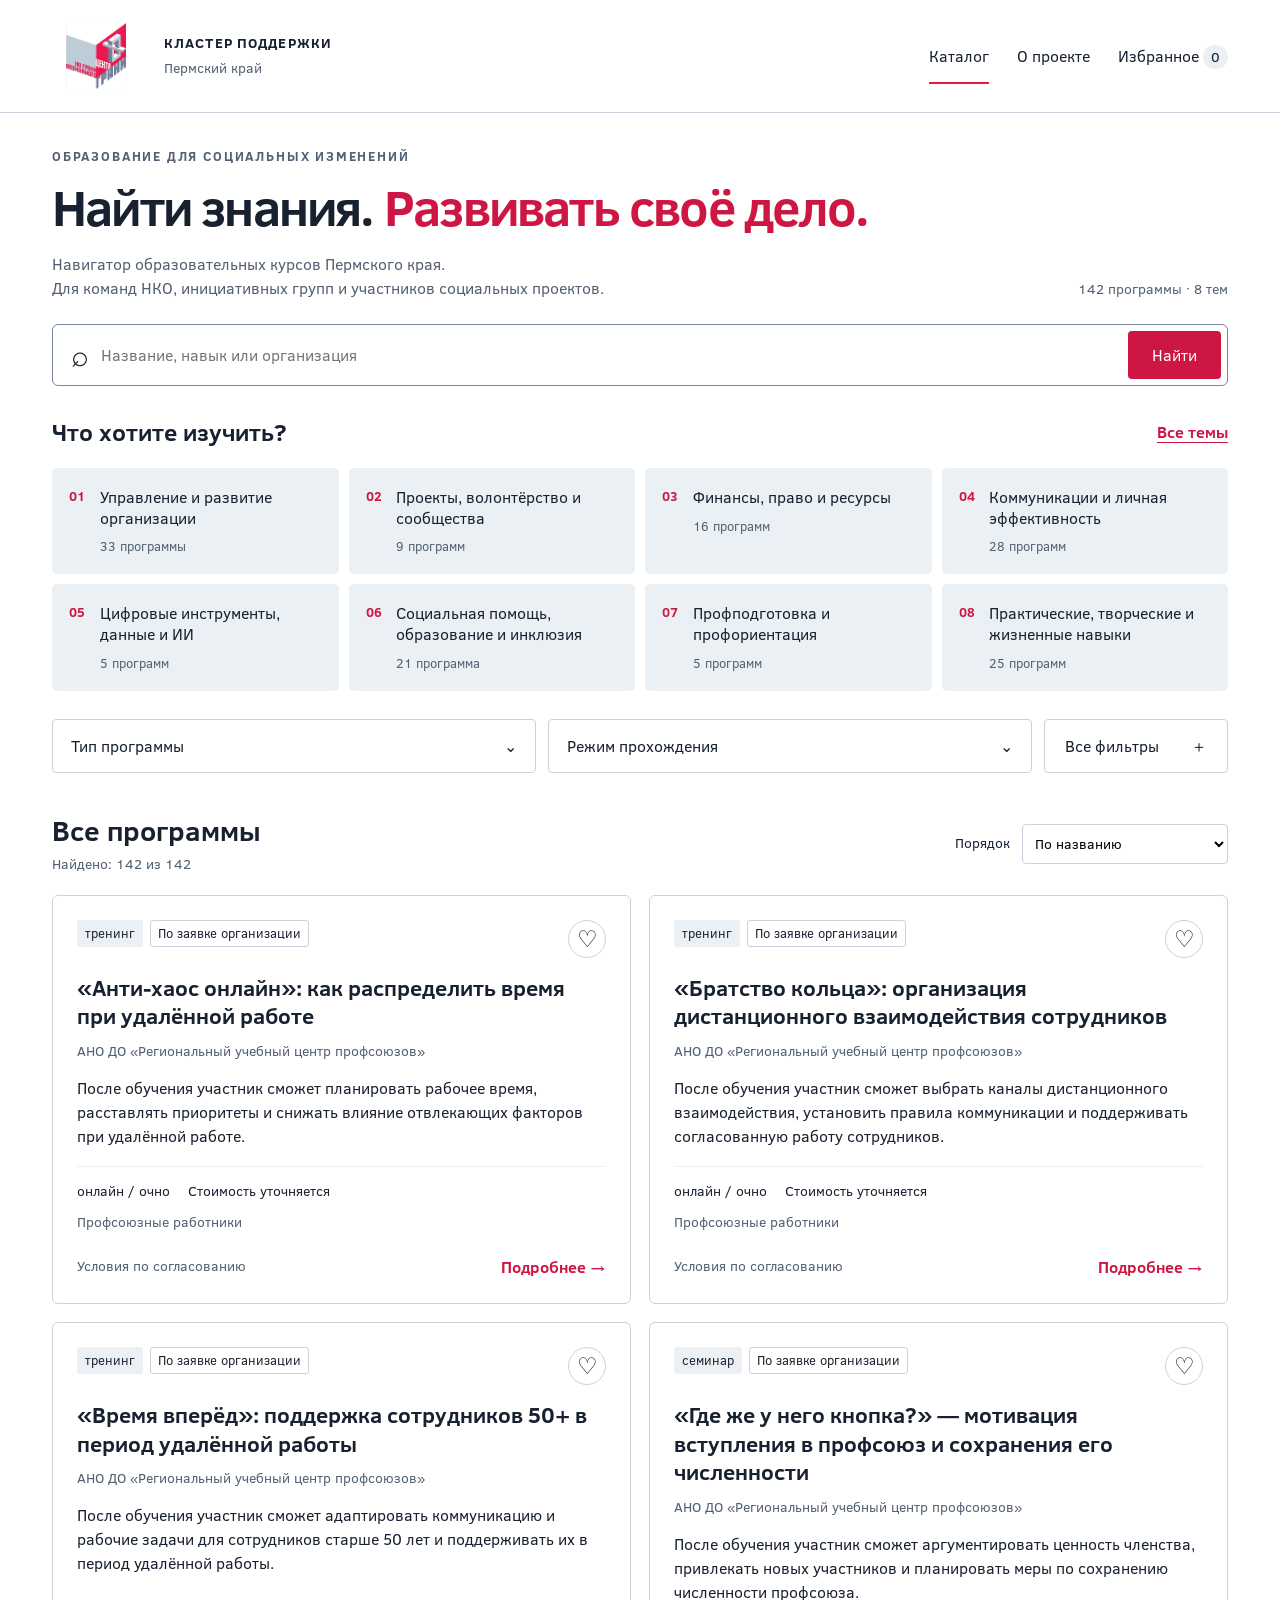
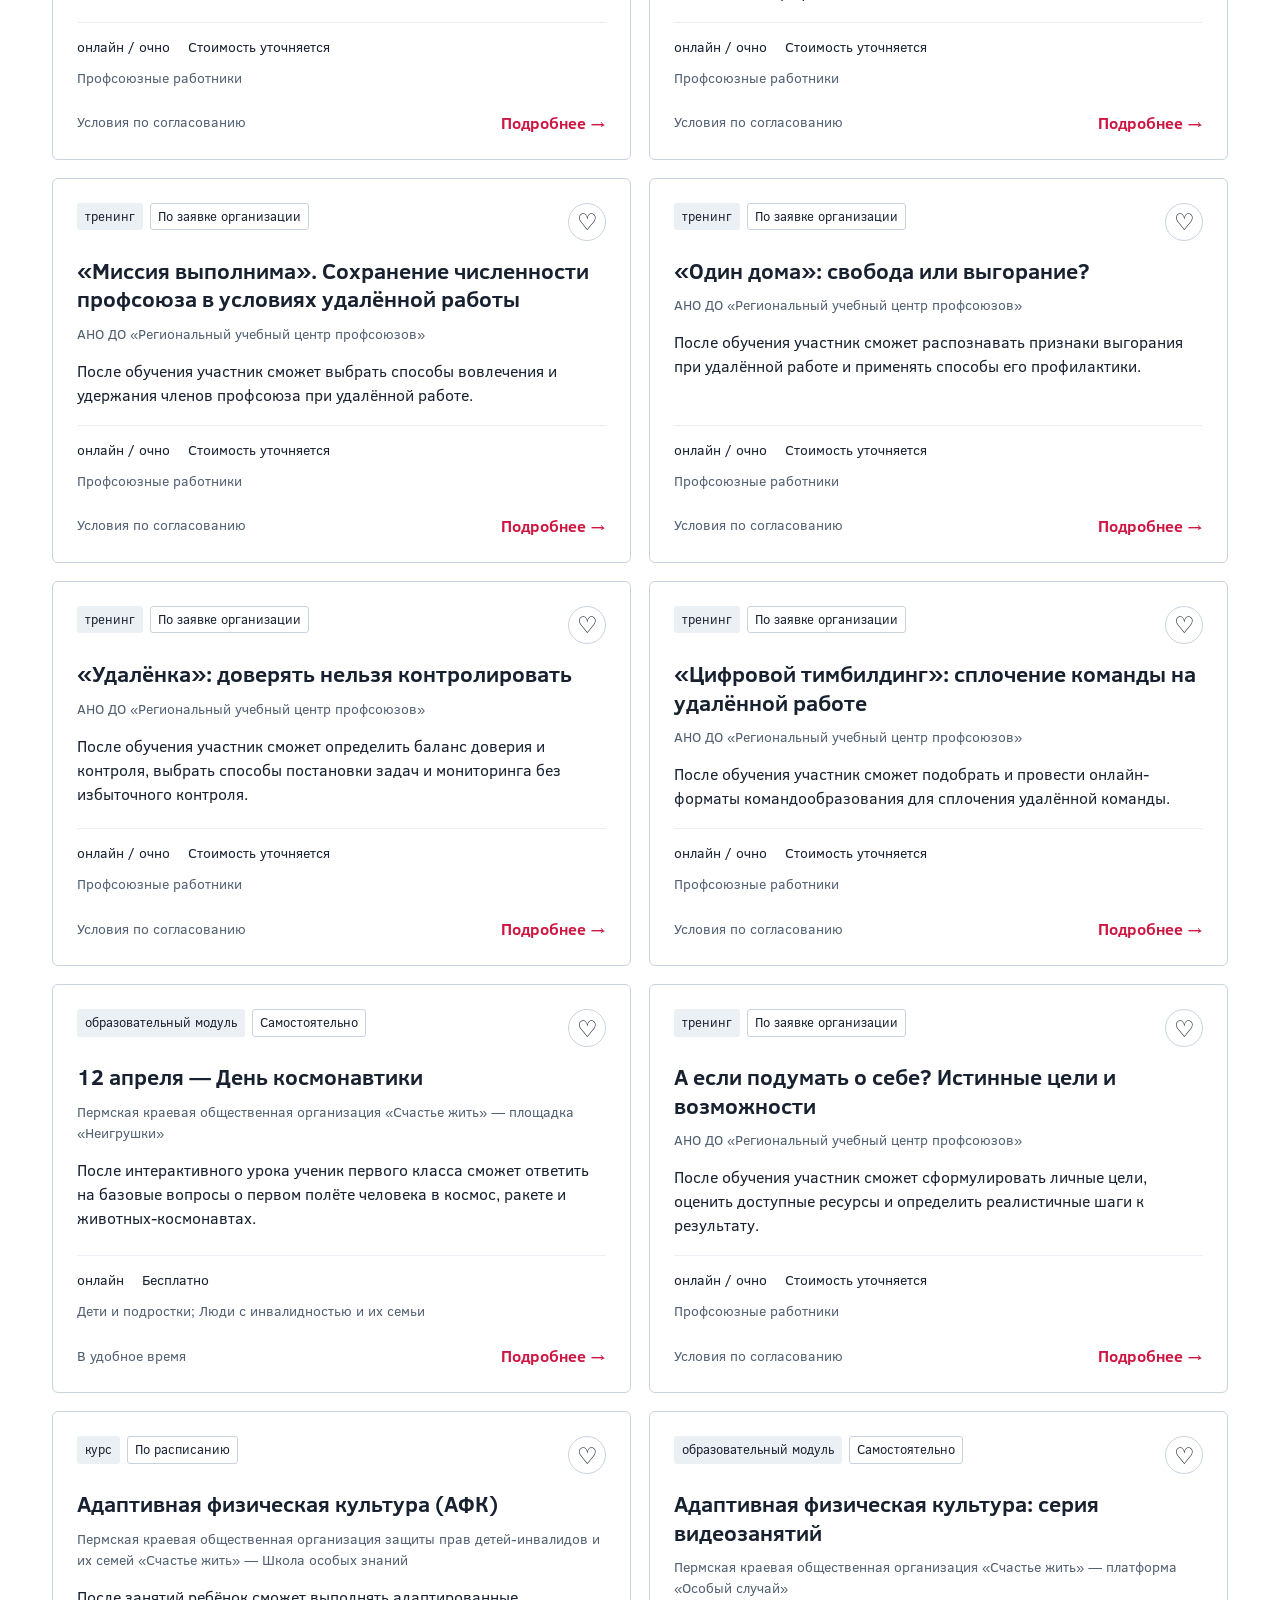
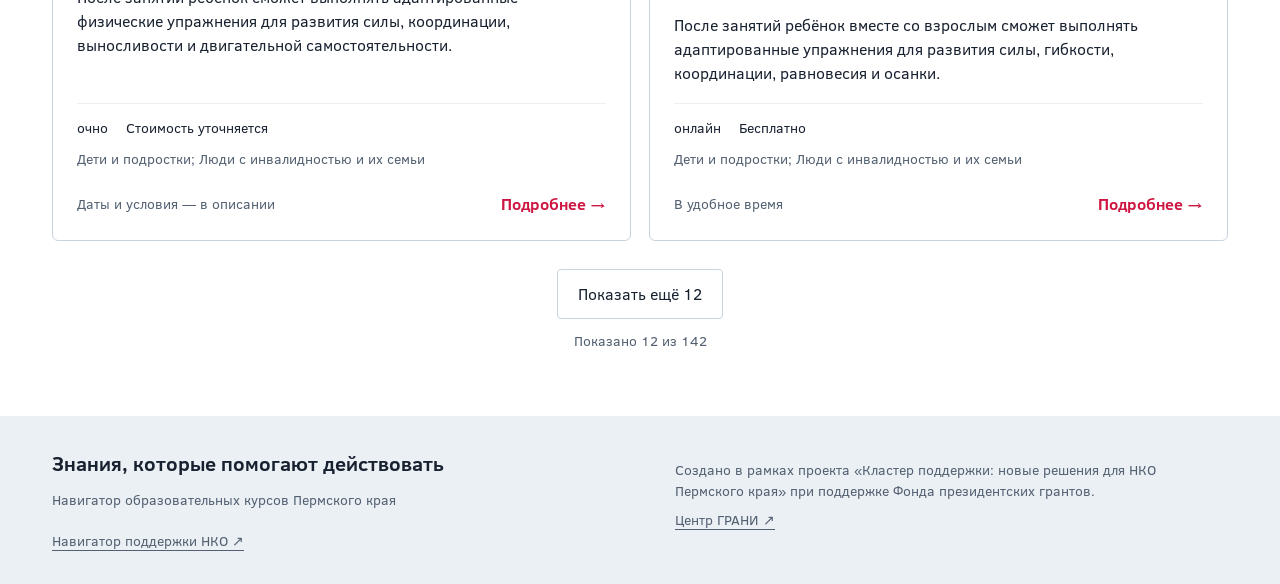
==== index.html @ ee094302 "Add files via upload" ====
<!doctype html>
<html lang="ru"><head><meta charset="utf-8"><meta name="viewport" content="width=device-width, initial-scale=1"><meta name="description" content="Обучающие программы Пермского края: поиск по теме, типу программы, режиму прохождения, аудитории и стоимости."><title>Навигатор образовательных курсов Пермского края</title><link rel="icon" href="assets/favicon.svg" type="image/svg+xml"><link rel="stylesheet" href="assets/style.css"><script src="assets/app.js" defer></script></head>
<body><a class="skip" href="#main">Перейти к содержанию</a><header class="header"><div class="wrap header-inner"><a class="brand" href="index.html" aria-label="Навигатор — главная"><img src="assets/grani.png" width="72" height="79" alt="Центр ГРАНИ"><span>КЛАСТЕР ПОДДЕРЖКИ<span class="brand-sub">Пермский край</span></span></a><nav aria-label="Основная навигация"><a href="index.html" aria-current="page">Каталог</a><a href="about.html">О проекте</a><a href="index.html?favorites=1">Избранное <span class="fav-count">0</span></a></nav></div></header>
<main id="main" class="wrap"><section class="intro"><p class="eyebrow">ОБРАЗОВАНИЕ ДЛЯ СОЦИАЛЬНЫХ ИЗМЕНЕНИЙ</p><h1>Найти знания.<br><span>Развивать своё дело.</span></h1><div class="intro-bottom"><p>Навигатор образовательных курсов Пермского края.<br>Для команд НКО, инициативных групп и участников социальных проектов.</p><span class="total-label" id="total"></span></div><form id="search-form" class="search" role="search"><label class="sr-only" for="query">Название, навык или организация</label><span aria-hidden="true">⌕</span><input id="query" type="search" placeholder="Название, навык или организация" autocomplete="off"><button type="submit">Найти</button></form></section>
<section class="themes-section" aria-labelledby="themes-title"><div class="section-head"><h2 id="themes-title">Что хотите изучить?</h2><button id="all-topics" class="text-button" aria-pressed="true">Все темы</button></div><div id="topics" class="topics"></div></section>
<section id="catalog" class="catalog" aria-labelledby="catalog-title"><div class="filterbar"><div class="primary-filters" id="primary-filters"></div><button class="secondary-button" id="extra-toggle" aria-expanded="false" aria-controls="extra-filters">Все фильтры <span id="extra-count"></span><span aria-hidden="true">＋</span></button></div><div id="extra-filters" hidden><div class="extra-grid" id="extra-grid"></div><button class="primary apply-extra" id="apply-extra">Показать программы</button></div><div id="chips" class="chips"></div><div class="results-heading"><div><h2 id="catalog-title">Все программы</h2><p id="result-count" role="status" aria-live="polite" aria-atomic="true">Загружаем каталог…</p></div><div class="sort"><label for="sort">Порядок</label><select id="sort"><option value="title">По названию</option><option value="relevance">По соответствию запросу</option></select></div></div><p id="favorite-note" hidden>Сохранено в этом браузере на этом устройстве.</p><div id="results" class="cards"></div><div class="more-wrap"><button id="more" class="secondary-button" hidden>Показать ещё 12</button><span id="shown"></span></div></section></main>
<footer><div class="wrap footer-inner"><div><strong>Знания, которые помогают действовать</strong><p>Навигатор образовательных курсов Пермского края</p><a href="https://navigator-nko.ru/" target="_blank" rel="noopener noreferrer">Навигатор поддержки НКО ↗</a></div><p>Создано в рамках проекта «Кластер поддержки: новые решения для НКО Пермского края» при поддержке Фонда президентских грантов.<br><a href="https://grany-center.org/" target="_blank" rel="noopener noreferrer">Центр ГРАНИ ↗</a></p></div></footer><noscript><p class="wrap">Для поиска программ включите JavaScript в браузере.</p></noscript></body></html>
---- assets/style.css ----
@font-face{font-family:Clear;src:url('ClearSans-Regular.ttf') format('truetype');font-weight:400;font-display:swap}@font-face{font-family:Clear;src:url('ClearSans-Bold.ttf') format('truetype');font-weight:700;font-display:swap}
:root{--ink:#182130;--muted:#526071;--pink:#ce1642;--brand:#e51a4b;--line:#c8d3df;--soft:#ebf0f4;--white:#fff}*{box-sizing:border-box}html{scroll-behavior:smooth}body{margin:0;background:#fff;color:var(--ink);font-family:Clear,Arial,sans-serif;font-size:16px;line-height:1.5}button,input,select{font:inherit}button,a,input,select{touch-action:manipulation}button,a{ -webkit-tap-highlight-color:transparent}a{color:inherit;text-underline-offset:4px}button{cursor:pointer;color:inherit}button:disabled{cursor:default}button:focus-visible,a:focus-visible,input:focus-visible,select:focus-visible,summary:focus-visible{outline:3px solid #184ab0;outline-offset:4px}button{border:0}h1,h2,h3,p{margin-top:0}h2{font-size:26px;line-height:1.25}h3{line-height:1.3}p{margin-bottom:16px}[hidden]{display:none!important}.wrap{max-width:1240px;margin:auto;padding:0 32px}.header{border-bottom:1px solid var(--line)}.header-inner{min-height:112px;display:flex;align-items:center;justify-content:space-between;gap:24px}.brand{display:flex;align-items:center;gap:24px;text-decoration:none;font-size:14px;font-weight:700;letter-spacing:.08em}.brand img{width:60px;height:66px;object-fit:contain;margin:14px}.brand-sub{display:block;font-size:14px;letter-spacing:0;font-weight:400;color:var(--muted);margin-top:4px}nav{display:flex;gap:28px;align-items:center}nav a{text-decoration:none;padding:14px 0}nav a[aria-current]{box-shadow:0 2px var(--brand)}.fav-count{background:var(--soft);border-radius:50px;padding:2px 8px;font-size:14px}.intro{padding:34px 0 26px}.eyebrow{font-size:13px;letter-spacing:.14em;font-weight:700;color:var(--muted);margin-bottom:12px}h1{font-size:clamp(32px,4vw,52px);line-height:1.08;letter-spacing:-.035em;margin-bottom:18px}h1 span{color:var(--pink)}.intro h1 br{display:none}.intro h1 span:before{content:' '}.intro-bottom{display:flex;align-items:end;justify-content:space-between;gap:24px}.intro-bottom p{color:var(--muted);margin:0}.total-label{white-space:nowrap;color:var(--muted);font-size:14px}.search{margin-top:24px;display:flex;align-items:center;border:1px solid #7a87a2;border-radius:6px;padding:6px 6px 6px 18px;gap:12px;background:white}.search>span{font-size:30px;line-height:1}.search input{width:100%;min-width:0;border:0;outline-offset:0;padding:10px 0;background:transparent}.search button,.primary{background:var(--pink);color:white;padding:12px 24px;border-radius:4px}.search button:hover,.primary:hover{background:#ad1137}.section-head{display:flex;justify-content:space-between;align-items:center;gap:16px;margin-bottom:16px}.section-head h2{margin:0;font-size:24px}.text-button{background:none;text-decoration:underline;text-underline-offset:4px;padding:8px 0;font-size:16px}.text-button[aria-pressed=true]{color:var(--pink);font-weight:700}.topics{display:grid;grid-template-columns:repeat(4,minmax(0,1fr));gap:10px}.topic{display:flex;align-items:start;gap:14px;text-align:left;padding:18px 16px;min-height:105px;background:var(--soft);border:1px solid transparent;border-radius:5px;transition:background .15s}.topic:hover{background:#dce5ee}.topic[aria-pressed=true]{background:var(--ink);color:white;border-color:var(--ink)}.topic-number{color:var(--pink);font-size:13px;font-weight:700;letter-spacing:.03em}.topic[aria-pressed=true] .topic-number{color:#ff9cb6}.topic-text{flex:1;font-size:16px;line-height:1.3}.topic-count{display:block;color:var(--muted);font-size:13px;margin-top:10px}.topic[aria-pressed=true] .topic-count{color:var(--line)}.catalog{padding:28px 0 64px;scroll-margin-top:16px}.filterbar{display:flex;gap:12px;align-items:stretch}.primary-filters{display:flex;gap:12px;flex:1}.filter{flex:1;position:relative;min-width:0}.filter summary{list-style:none;cursor:pointer;padding:14px 18px;border:1px solid var(--line);border-radius:4px;background:white;display:flex;justify-content:space-between;gap:16px;align-items:center;min-height:54px}.filter summary::-webkit-details-marker{display:none}.filter summary:after{content:'⌄'}.filter[open] summary{border-color:var(--ink)}.filter-body{position:absolute;top:calc(100% + 6px);left:0;width:max(100%,320px);max-width:calc(100vw - 48px);z-index:10;background:white;padding:10px;border:1px solid var(--line);box-shadow:0 12px 28px #1721311c;border-radius:5px;max-height:340px;overflow:auto}.filter label{display:flex;align-items:start;gap:10px;padding:8px;cursor:pointer;font-size:15px}.filter label:hover{background:var(--soft)}.filter input[type=checkbox]{accent-color:var(--pink);width:18px;height:18px;flex-shrink:0;margin:2px 0}.option-name{flex:1}.option-count{color:var(--muted);font-size:14px}.filter-search{width:100%;padding:10px;border:1px solid var(--line);border-radius:3px;margin:4px 0 8px}.secondary-button{border:1px solid var(--line);background:white;border-radius:4px;padding:12px 20px;min-height:50px}.secondary-button:hover{background:var(--soft)}#extra-toggle{display:flex;gap:16px;align-items:center}#extra-filters{padding:18px;background:var(--soft);margin-top:12px;border-radius:5px}.extra-grid{display:grid;grid-template-columns:repeat(2,minmax(0,1fr));gap:12px}.apply-extra{display:none}.chips{display:flex;gap:8px;flex-wrap:wrap;margin-top:16px}.chip{padding:7px 12px;background:var(--soft);border-radius:4px;font-size:14px}.chip b{margin-left:10px;font-size:16px}.results-heading{display:flex;align-items:center;justify-content:space-between;gap:24px;margin:24px 0 20px}.results-heading h2{margin:0 0 6px;font-size:28px}.results-heading p{margin:0;color:var(--muted);font-size:14px}.sort{display:flex;gap:12px;align-items:center;font-size:14px}.sort select{border:1px solid var(--line);padding:8px;background:white;max-width:220px;border-radius:4px}.cards{display:grid;grid-template-columns:repeat(2,minmax(0,1fr));gap:18px}.card{border:1px solid var(--line);border-radius:6px;padding:24px;display:flex;flex-direction:column;position:relative;background:white;min-width:0}.card:hover{border-color:#7a87a2}.card-top{display:flex;justify-content:space-between;gap:12px;align-items:start;margin-bottom:16px}.tags{display:flex;gap:7px;flex-wrap:wrap}.tag{font-size:13px;background:var(--soft);border-radius:3px;padding:4px 8px}.tag-mode{background:none;border:1px solid var(--line);padding:3px 7px}.save{background:white;border:1px solid var(--line);border-radius:50%;width:38px;height:38px;flex-shrink:0;font-size:23px;line-height:1}.save[aria-pressed=true]{background:var(--pink);border-color:var(--pink);color:white}.card h3{font-size:22px;margin:0 0 10px}.card h3 a{text-decoration:none}.card h3 a:hover{text-decoration:underline}.organization{font-size:14px;color:var(--muted);margin-bottom:14px}.outcome{font-size:16px;display:-webkit-box;-webkit-line-clamp:3;-webkit-box-orient:vertical;overflow:hidden;margin-bottom:18px}.card-meta{border-top:1px solid var(--soft);padding-top:14px;margin-top:auto;display:flex;flex-wrap:wrap;gap:8px 18px;font-size:14px}.audience{font-size:14px;color:var(--muted);margin:10px 0 18px}.card-bottom{display:flex;align-items:center;justify-content:space-between;gap:16px;margin-top:4px}.card-bottom a{color:var(--pink);font-weight:700;text-decoration:none}.status-short{font-size:14px;color:var(--muted)}.more-wrap{text-align:center;display:flex;align-items:center;flex-direction:column;gap:12px;margin-top:28px}.more-wrap span{font-size:14px;color:var(--muted)}.empty{grid-column:1/-1;background:var(--soft);border-radius:6px;text-align:center;padding:48px 24px}.empty h3{font-size:24px}.empty p{max-width:520px;margin:0 auto 20px}.skip{position:absolute;left:16px;top:-80px;padding:12px;z-index:100;background:white}.skip:focus{top:10px}.sr-only{position:absolute;width:1px;height:1px;margin:-1px;clip:rect(0,0,0,0);overflow:hidden}.footer-inner{display:grid;grid-template-columns:1fr 1fr;gap:70px;padding-top:32px;padding-bottom:32px}footer{background:var(--soft);font-size:14px;color:var(--muted)}footer strong{font-size:20px;color:var(--ink)}footer p{margin:12px 0}footer a{display:inline-block;margin-top:8px}.back{display:inline-block;margin:28px 0;color:var(--muted)}.detail-layout{display:grid;grid-template-columns:minmax(0,1fr) 320px;gap:56px;align-items:start;margin-bottom:48px}.detail h1{font-size:38px;line-height:1.15;margin:18px 0}.detail .organization{font-size:18px}.detail h2{margin-top:30px;font-size:24px}.detail p{white-space:pre-line;overflow-wrap:anywhere}.detail-aside{background:var(--soft);padding:26px;border-radius:6px;position:sticky;top:24px}.detail-aside dl{margin:0 0 22px}.detail-aside dt{font-size:14px;color:var(--muted);margin-top:18px}.detail-aside dd{margin:4px 0 0;font-size:17px}.detail-aside .primary{display:block;text-align:center;text-decoration:none}.detail-actions{display:flex;align-items:center;gap:14px;margin-top:18px;flex-wrap:wrap}.detail-date{font-size:14px;color:var(--muted);margin-top:24px}.related{padding-bottom:56px}.related .cards{grid-template-columns:repeat(3,minmax(0,1fr))}.related .card{padding:20px}.related .card h3{font-size:20px}.related-note{color:var(--muted);font-size:14px}.about{max-width:850px;padding-top:40px;padding-bottom:70px}.about h1{font-size:42px}.about h2{margin-top:32px}.about p{font-size:18px}.error{padding:32px;background:var(--soft);border-left:4px solid var(--pink)}
@media(max-width:850px){.wrap{padding:0 22px}.header-inner{min-height:94px}.brand{gap:4px}.brand>span{display:none}nav{gap:20px}.topics{grid-template-columns:repeat(2,minmax(0,1fr))}.intro h1 br{display:block}.intro h1 span:before{content:''}.total-label{display:none}.intro-bottom p br{display:none}.detail-layout{grid-template-columns:1fr;gap:24px}.detail-aside{position:static;grid-row:2}.related .cards{grid-template-columns:1fr}.footer-inner{gap:28px}.sort{flex-direction:column;gap:4px;align-items:end}.card{padding:20px}.filter-body{width:320px}}
@media(max-width:540px){.wrap{padding:0 16px}.header-inner{gap:8px;min-height:82px}.brand img{width:42px;height:46px;margin:12px 8px 12px 0}nav{gap:15px;font-size:14px}.intro{padding-top:24px}.eyebrow{font-size:12px;letter-spacing:.07em}h1{font-size:36px}.intro-bottom p{font-size:15px}.search{padding-left:10px;gap:7px;margin-top:20px}.search>span{display:none}.search input{font-size:16px}.search button{padding:10px 16px}.section-head h2{font-size:21px}.topic{padding:14px 12px;gap:8px;min-height:115px}.topic-number{font-size:12px}.topic-text{font-size:15px}.topic-count{font-size:13px}.topics{gap:8px}.filterbar{flex-wrap:wrap}.primary-filters{width:100%;flex-basis:100%;gap:8px}.filter summary{padding:12px;font-size:14px;gap:5px}.primary-filters .filter:nth-child(2) .filter-body{left:auto;right:0}.filter-body{max-width:calc(100vw - 32px)}#extra-toggle{width:100%;justify-content:space-between}.extra-grid{grid-template-columns:1fr}.extra-grid .filter-body{position:static;width:100%;max-width:none;box-shadow:none;margin-top:6px}.apply-extra{display:block;width:100%;margin-top:14px}.cards{grid-template-columns:1fr}.results-heading{gap:12px;align-items:start}.results-heading h2{font-size:24px}.sort select{max-width:125px;font-size:13px}.sort label{font-size:13px}.card h3{font-size:22px}.footer-inner{grid-template-columns:1fr;gap:16px;padding-top:28px;padding-bottom:28px}.detail h1{font-size:30px}.detail-layout{gap:12px}.detail-aside{padding:20px}.detail-actions .text-button{font-size:14px}.section-head{align-items:start}.about h1{font-size:34px}}@media(prefers-reduced-motion:reduce){html{scroll-behavior:auto}*{transition:none!important}}
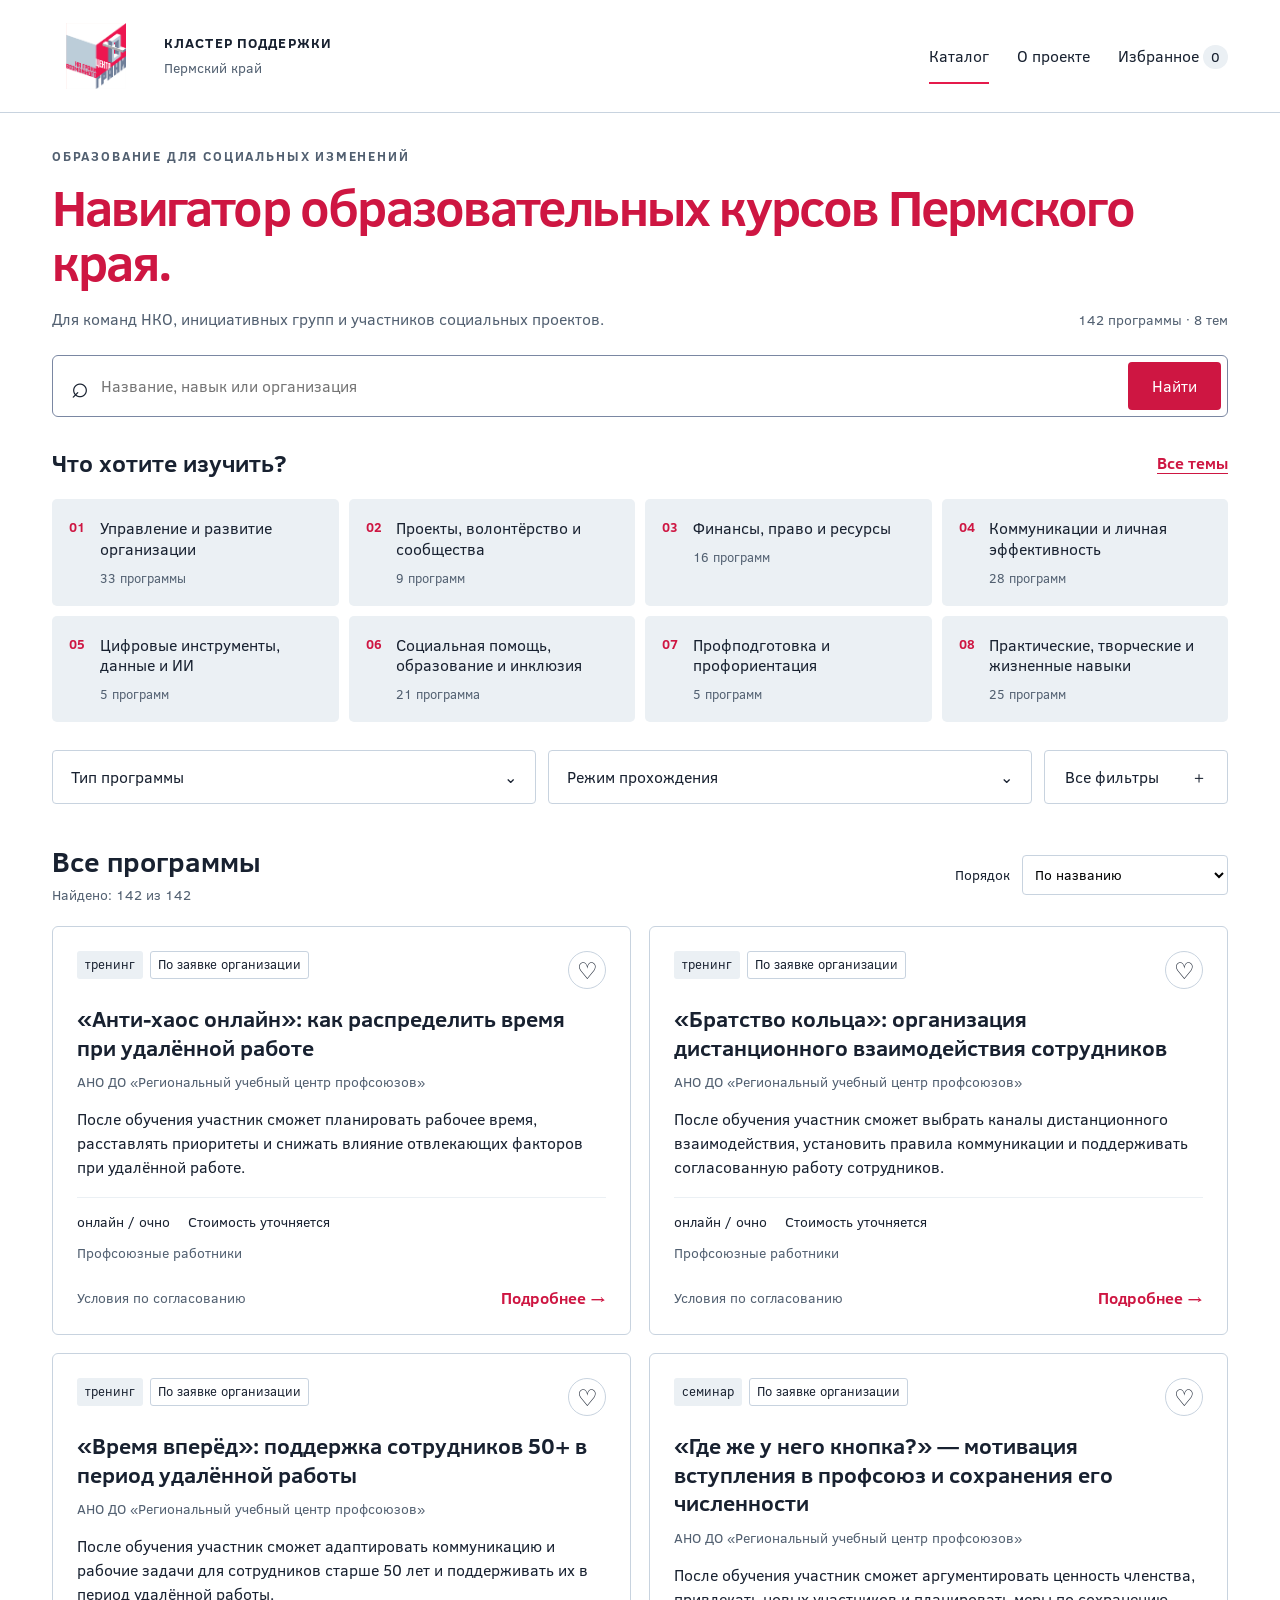
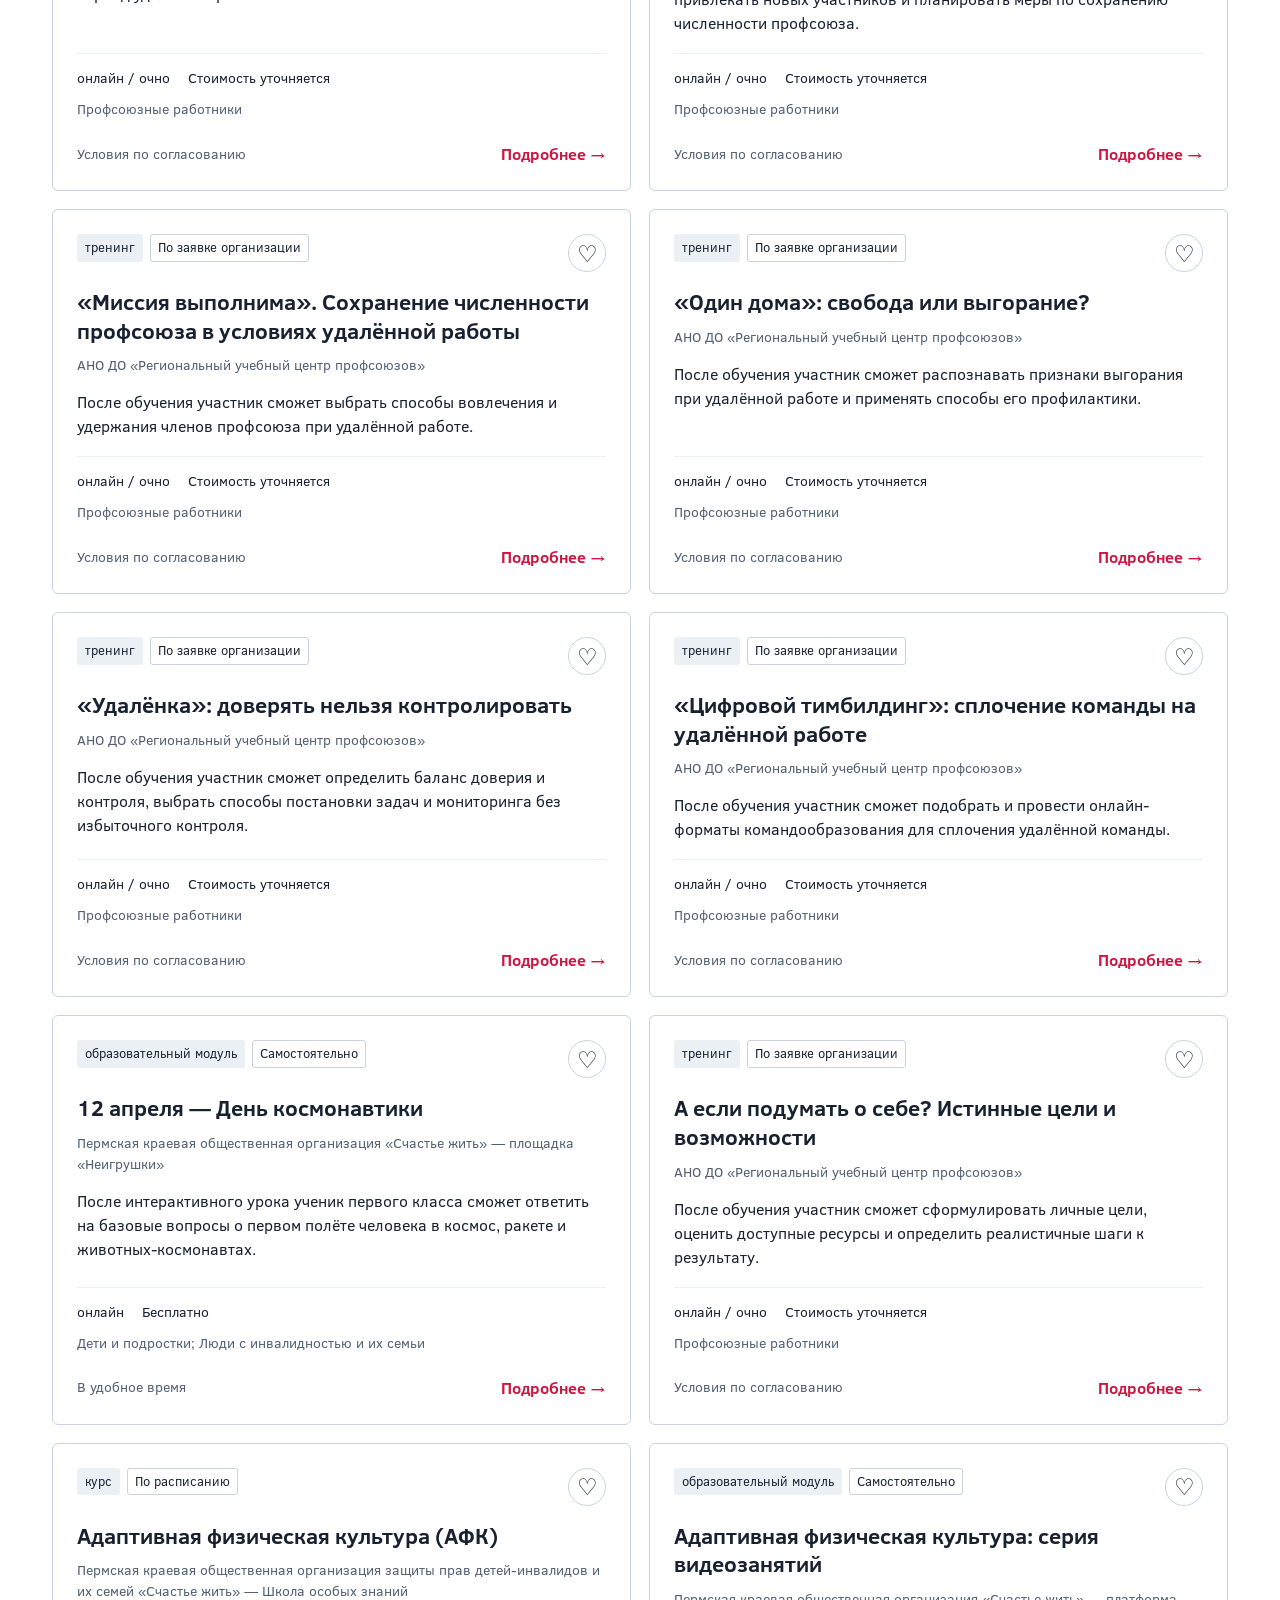
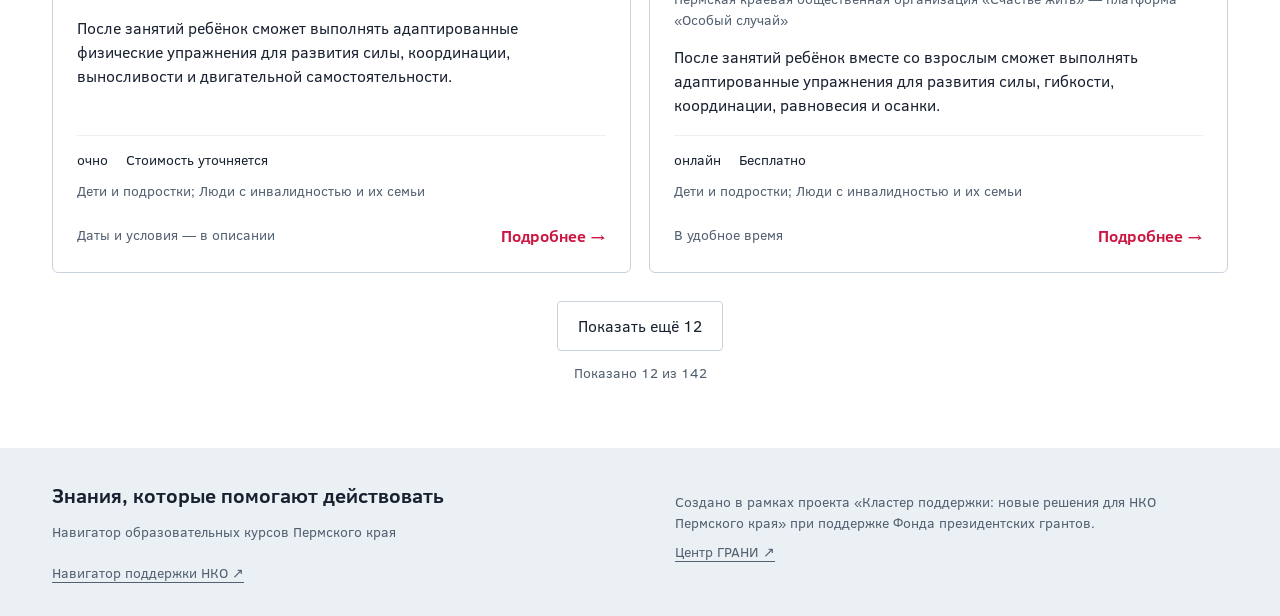
==== commit 407706d4: "Add files via upload" ====
--- a/index.html
+++ b/index.html
@@ -1,7 +1,7 @@
 <!doctype html>
 <html lang="ru"><head><meta charset="utf-8"><meta name="viewport" content="width=device-width, initial-scale=1"><meta name="description" content="Обучающие программы Пермского края: поиск по теме, типу программы, режиму прохождения, аудитории и стоимости."><title>Навигатор образовательных курсов Пермского края</title><link rel="icon" href="assets/favicon.svg" type="image/svg+xml"><link rel="stylesheet" href="assets/style.css"><script src="assets/app.js" defer></script></head>
 <body><a class="skip" href="#main">Перейти к содержанию</a><header class="header"><div class="wrap header-inner"><a class="brand" href="index.html" aria-label="Навигатор — главная"><img src="assets/grani.png" width="72" height="79" alt="Центр ГРАНИ"><span>КЛАСТЕР ПОДДЕРЖКИ<span class="brand-sub">Пермский край</span></span></a><nav aria-label="Основная навигация"><a href="index.html" aria-current="page">Каталог</a><a href="about.html">О проекте</a><a href="index.html?favorites=1">Избранное <span class="fav-count">0</span></a></nav></div></header>
-<main id="main" class="wrap"><section class="intro"><p class="eyebrow">ОБРАЗОВАНИЕ ДЛЯ СОЦИАЛЬНЫХ ИЗМЕНЕНИЙ</p><h1>Найти знания.<br><span>Развивать своё дело.</span></h1><div class="intro-bottom"><p>Навигатор образовательных курсов Пермского края.<br>Для команд НКО, инициативных групп и участников социальных проектов.</p><span class="total-label" id="total"></span></div><form id="search-form" class="search" role="search"><label class="sr-only" for="query">Название, навык или организация</label><span aria-hidden="true">⌕</span><input id="query" type="search" placeholder="Название, навык или организация" autocomplete="off"><button type="submit">Найти</button></form></section>
+<main id="main" class="wrap"><section class="intro"><p class="eyebrow">ОБРАЗОВАНИЕ ДЛЯ СОЦИАЛЬНЫХ ИЗМЕНЕНИЙ</p><h1><span>Навигатор образовательных курсов Пермского края.</span></h1><div class="intro-bottom"><p>Для команд НКО, инициативных групп и участников социальных проектов.</p><span class="total-label" id="total"></span></div><form id="search-form" class="search" role="search"><label class="sr-only" for="query">Название, навык или организация</label><span aria-hidden="true">⌕</span><input id="query" type="search" placeholder="Название, навык или организация" autocomplete="off"><button type="submit">Найти</button></form></section>
 <section class="themes-section" aria-labelledby="themes-title"><div class="section-head"><h2 id="themes-title">Что хотите изучить?</h2><button id="all-topics" class="text-button" aria-pressed="true">Все темы</button></div><div id="topics" class="topics"></div></section>
 <section id="catalog" class="catalog" aria-labelledby="catalog-title"><div class="filterbar"><div class="primary-filters" id="primary-filters"></div><button class="secondary-button" id="extra-toggle" aria-expanded="false" aria-controls="extra-filters">Все фильтры <span id="extra-count"></span><span aria-hidden="true">＋</span></button></div><div id="extra-filters" hidden><div class="extra-grid" id="extra-grid"></div><button class="primary apply-extra" id="apply-extra">Показать программы</button></div><div id="chips" class="chips"></div><div class="results-heading"><div><h2 id="catalog-title">Все программы</h2><p id="result-count" role="status" aria-live="polite" aria-atomic="true">Загружаем каталог…</p></div><div class="sort"><label for="sort">Порядок</label><select id="sort"><option value="title">По названию</option><option value="relevance">По соответствию запросу</option></select></div></div><p id="favorite-note" hidden>Сохранено в этом браузере на этом устройстве.</p><div id="results" class="cards"></div><div class="more-wrap"><button id="more" class="secondary-button" hidden>Показать ещё 12</button><span id="shown"></span></div></section></main>
 <footer><div class="wrap footer-inner"><div><strong>Знания, которые помогают действовать</strong><p>Навигатор образовательных курсов Пермского края</p><a href="https://navigator-nko.ru/" target="_blank" rel="noopener noreferrer">Навигатор поддержки НКО ↗</a></div><p>Создано в рамках проекта «Кластер поддержки: новые решения для НКО Пермского края» при поддержке Фонда президентских грантов.<br><a href="https://grany-center.org/" target="_blank" rel="noopener noreferrer">Центр ГРАНИ ↗</a></p></div></footer><noscript><p class="wrap">Для поиска программ включите JavaScript в браузере.</p></noscript></body></html>
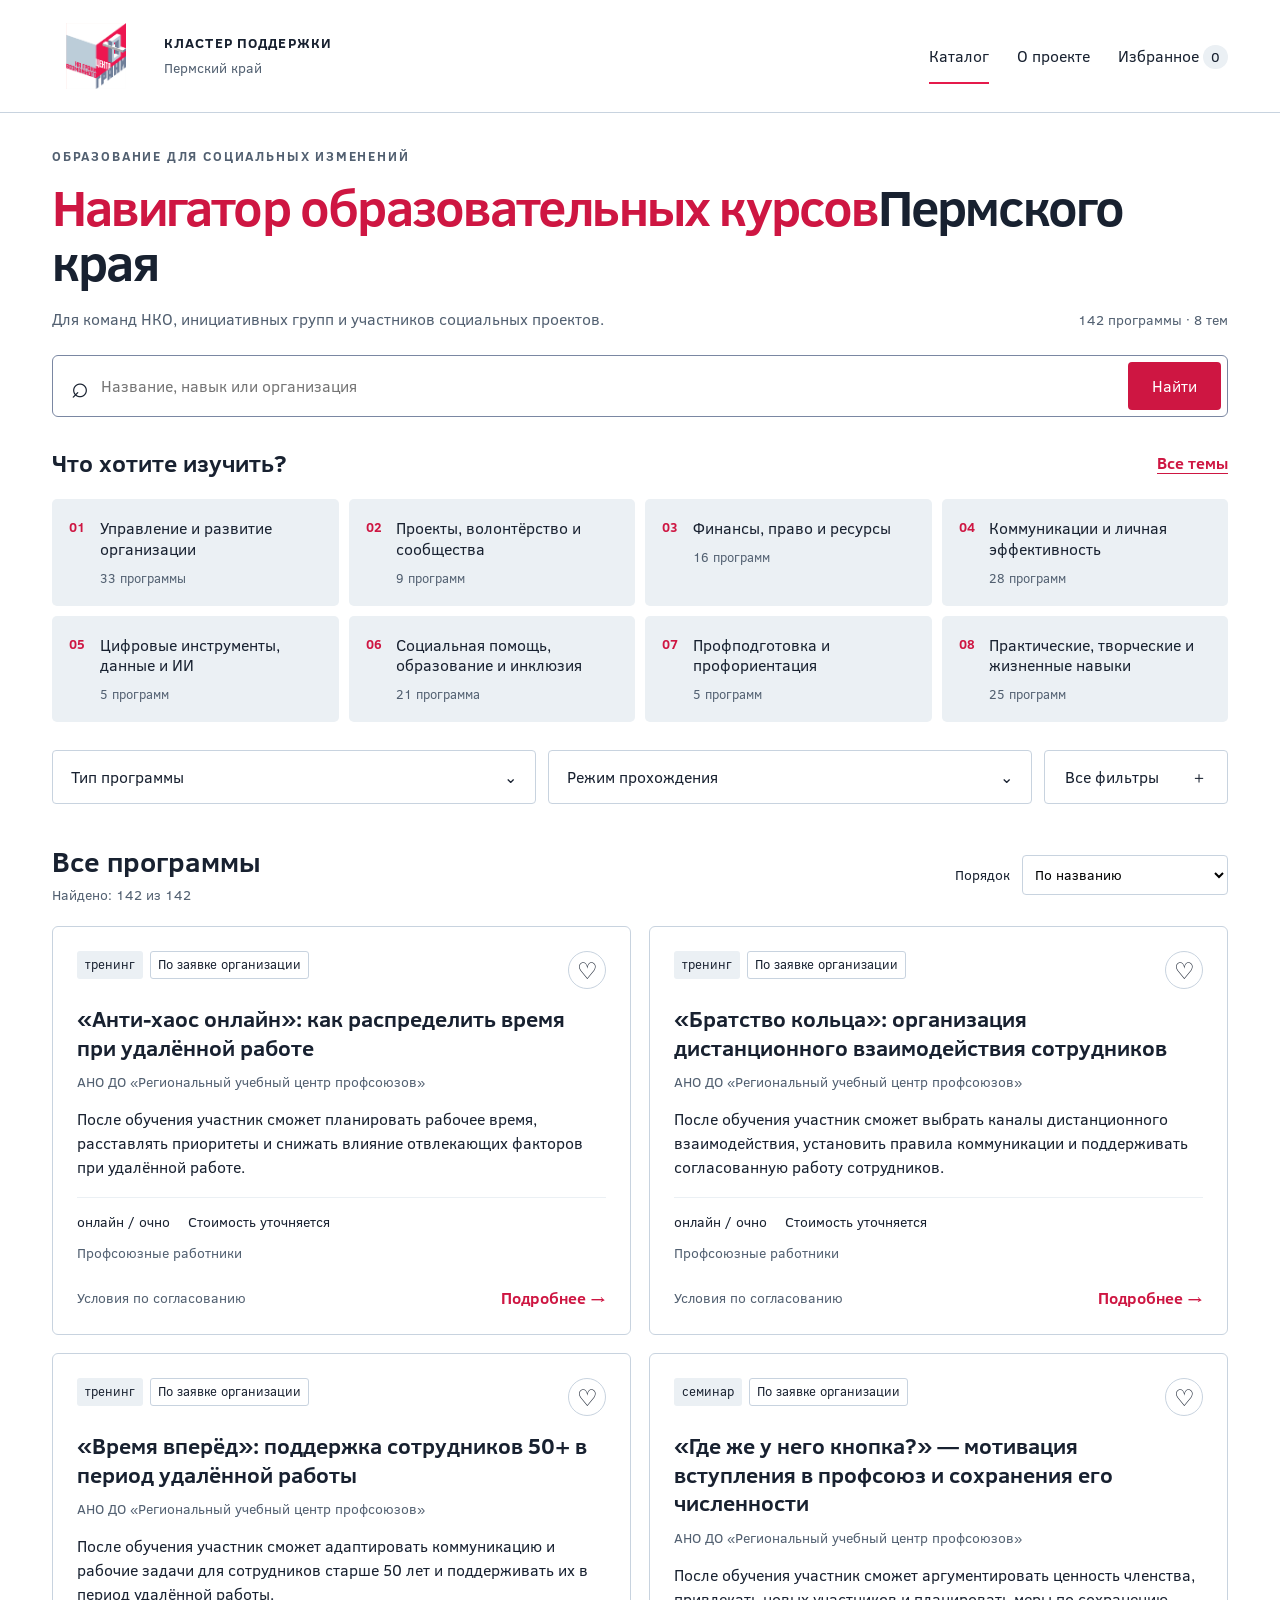
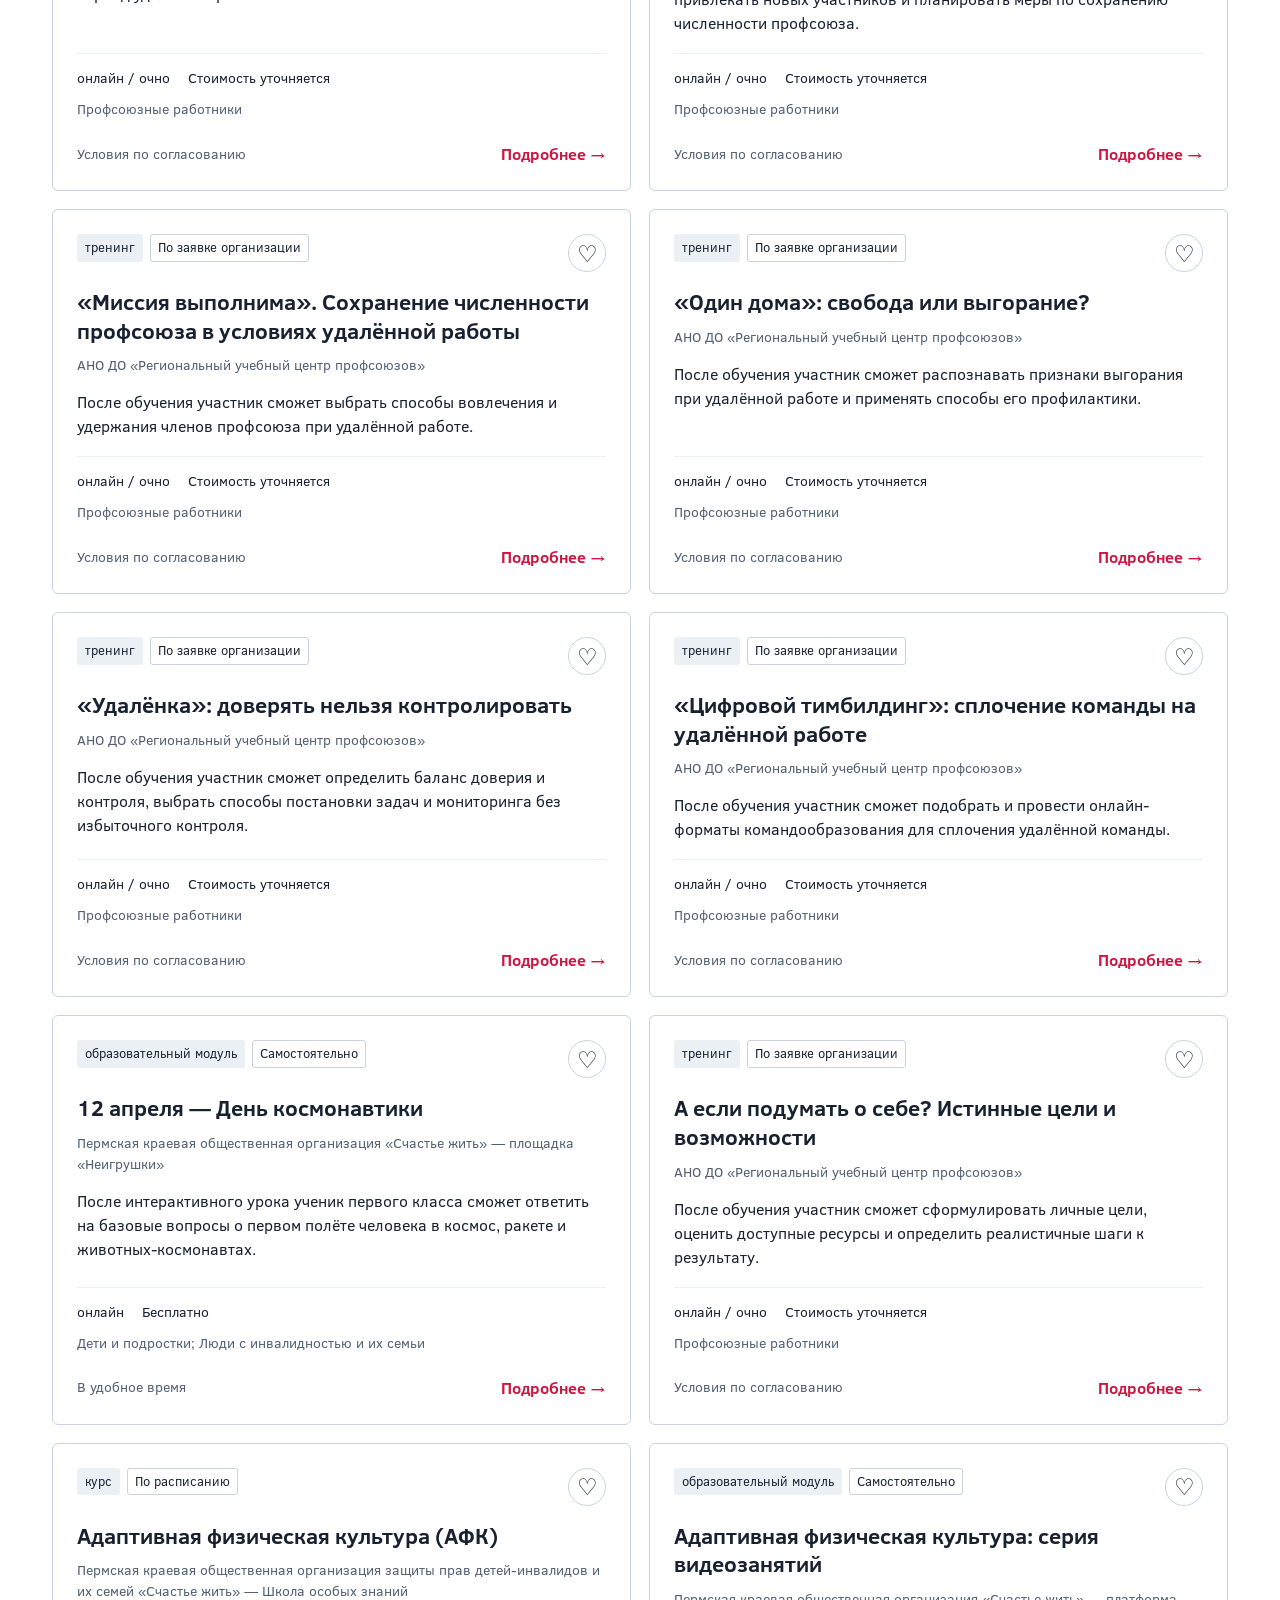
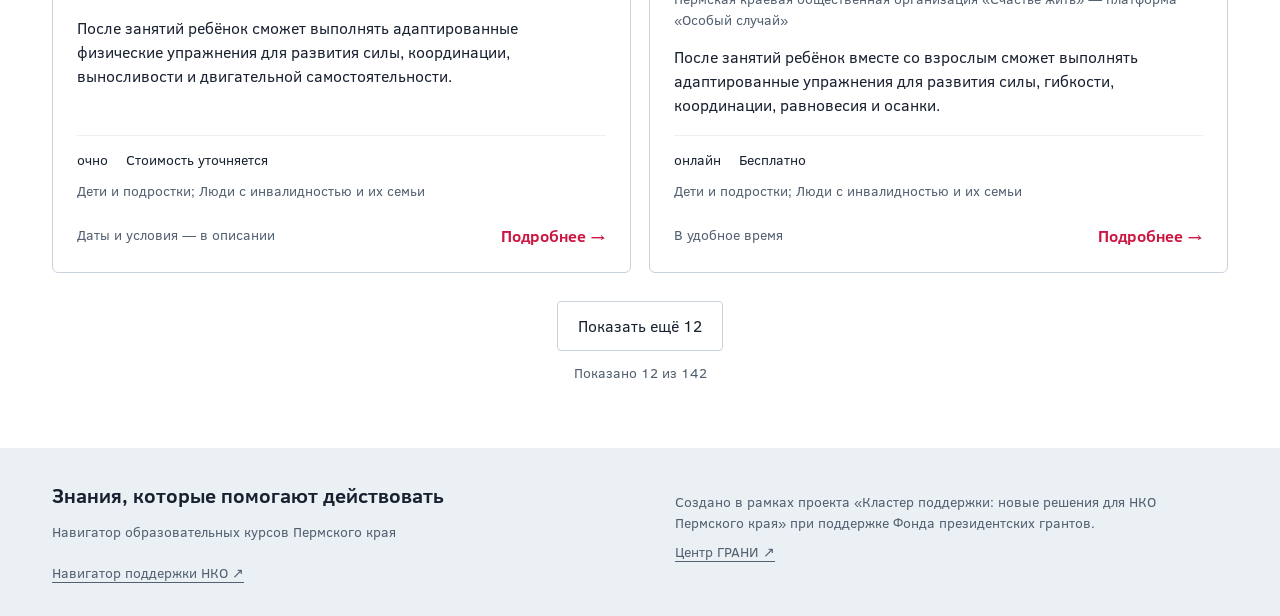
==== commit 797d7ea1: "Add files via upload" ====
--- a/index.html
+++ b/index.html
@@ -1,7 +1,7 @@
 <!doctype html>
 <html lang="ru"><head><meta charset="utf-8"><meta name="viewport" content="width=device-width, initial-scale=1"><meta name="description" content="Обучающие программы Пермского края: поиск по теме, типу программы, режиму прохождения, аудитории и стоимости."><title>Навигатор образовательных курсов Пермского края</title><link rel="icon" href="assets/favicon.svg" type="image/svg+xml"><link rel="stylesheet" href="assets/style.css"><script src="assets/app.js" defer></script></head>
 <body><a class="skip" href="#main">Перейти к содержанию</a><header class="header"><div class="wrap header-inner"><a class="brand" href="index.html" aria-label="Навигатор — главная"><img src="assets/grani.png" width="72" height="79" alt="Центр ГРАНИ"><span>КЛАСТЕР ПОДДЕРЖКИ<span class="brand-sub">Пермский край</span></span></a><nav aria-label="Основная навигация"><a href="index.html" aria-current="page">Каталог</a><a href="about.html">О проекте</a><a href="index.html?favorites=1">Избранное <span class="fav-count">0</span></a></nav></div></header>
-<main id="main" class="wrap"><section class="intro"><p class="eyebrow">ОБРАЗОВАНИЕ ДЛЯ СОЦИАЛЬНЫХ ИЗМЕНЕНИЙ</p><h1><span>Навигатор образовательных курсов Пермского края.</span></h1><div class="intro-bottom"><p>Для команд НКО, инициативных групп и участников социальных проектов.</p><span class="total-label" id="total"></span></div><form id="search-form" class="search" role="search"><label class="sr-only" for="query">Название, навык или организация</label><span aria-hidden="true">⌕</span><input id="query" type="search" placeholder="Название, навык или организация" autocomplete="off"><button type="submit">Найти</button></form></section>
+<main id="main" class="wrap"><section class="intro"><p class="eyebrow">ОБРАЗОВАНИЕ ДЛЯ СОЦИАЛЬНЫХ ИЗМЕНЕНИЙ</p><h1><span>Навигатор образовательных курсов</span><br>Пермского края</h1><div class="intro-bottom"><p>Для команд НКО, инициативных групп и участников социальных проектов.</p><span class="total-label" id="total"></span></div><form id="search-form" class="search" role="search"><label class="sr-only" for="query">Название, навык или организация</label><span aria-hidden="true">⌕</span><input id="query" type="search" placeholder="Название, навык или организация" autocomplete="off"><button type="submit">Найти</button></form></section>
 <section class="themes-section" aria-labelledby="themes-title"><div class="section-head"><h2 id="themes-title">Что хотите изучить?</h2><button id="all-topics" class="text-button" aria-pressed="true">Все темы</button></div><div id="topics" class="topics"></div></section>
 <section id="catalog" class="catalog" aria-labelledby="catalog-title"><div class="filterbar"><div class="primary-filters" id="primary-filters"></div><button class="secondary-button" id="extra-toggle" aria-expanded="false" aria-controls="extra-filters">Все фильтры <span id="extra-count"></span><span aria-hidden="true">＋</span></button></div><div id="extra-filters" hidden><div class="extra-grid" id="extra-grid"></div><button class="primary apply-extra" id="apply-extra">Показать программы</button></div><div id="chips" class="chips"></div><div class="results-heading"><div><h2 id="catalog-title">Все программы</h2><p id="result-count" role="status" aria-live="polite" aria-atomic="true">Загружаем каталог…</p></div><div class="sort"><label for="sort">Порядок</label><select id="sort"><option value="title">По названию</option><option value="relevance">По соответствию запросу</option></select></div></div><p id="favorite-note" hidden>Сохранено в этом браузере на этом устройстве.</p><div id="results" class="cards"></div><div class="more-wrap"><button id="more" class="secondary-button" hidden>Показать ещё 12</button><span id="shown"></span></div></section></main>
 <footer><div class="wrap footer-inner"><div><strong>Знания, которые помогают действовать</strong><p>Навигатор образовательных курсов Пермского края</p><a href="https://navigator-nko.ru/" target="_blank" rel="noopener noreferrer">Навигатор поддержки НКО ↗</a></div><p>Создано в рамках проекта «Кластер поддержки: новые решения для НКО Пермского края» при поддержке Фонда президентских грантов.<br><a href="https://grany-center.org/" target="_blank" rel="noopener noreferrer">Центр ГРАНИ ↗</a></p></div></footer><noscript><p class="wrap">Для поиска программ включите JavaScript в браузере.</p></noscript></body></html>
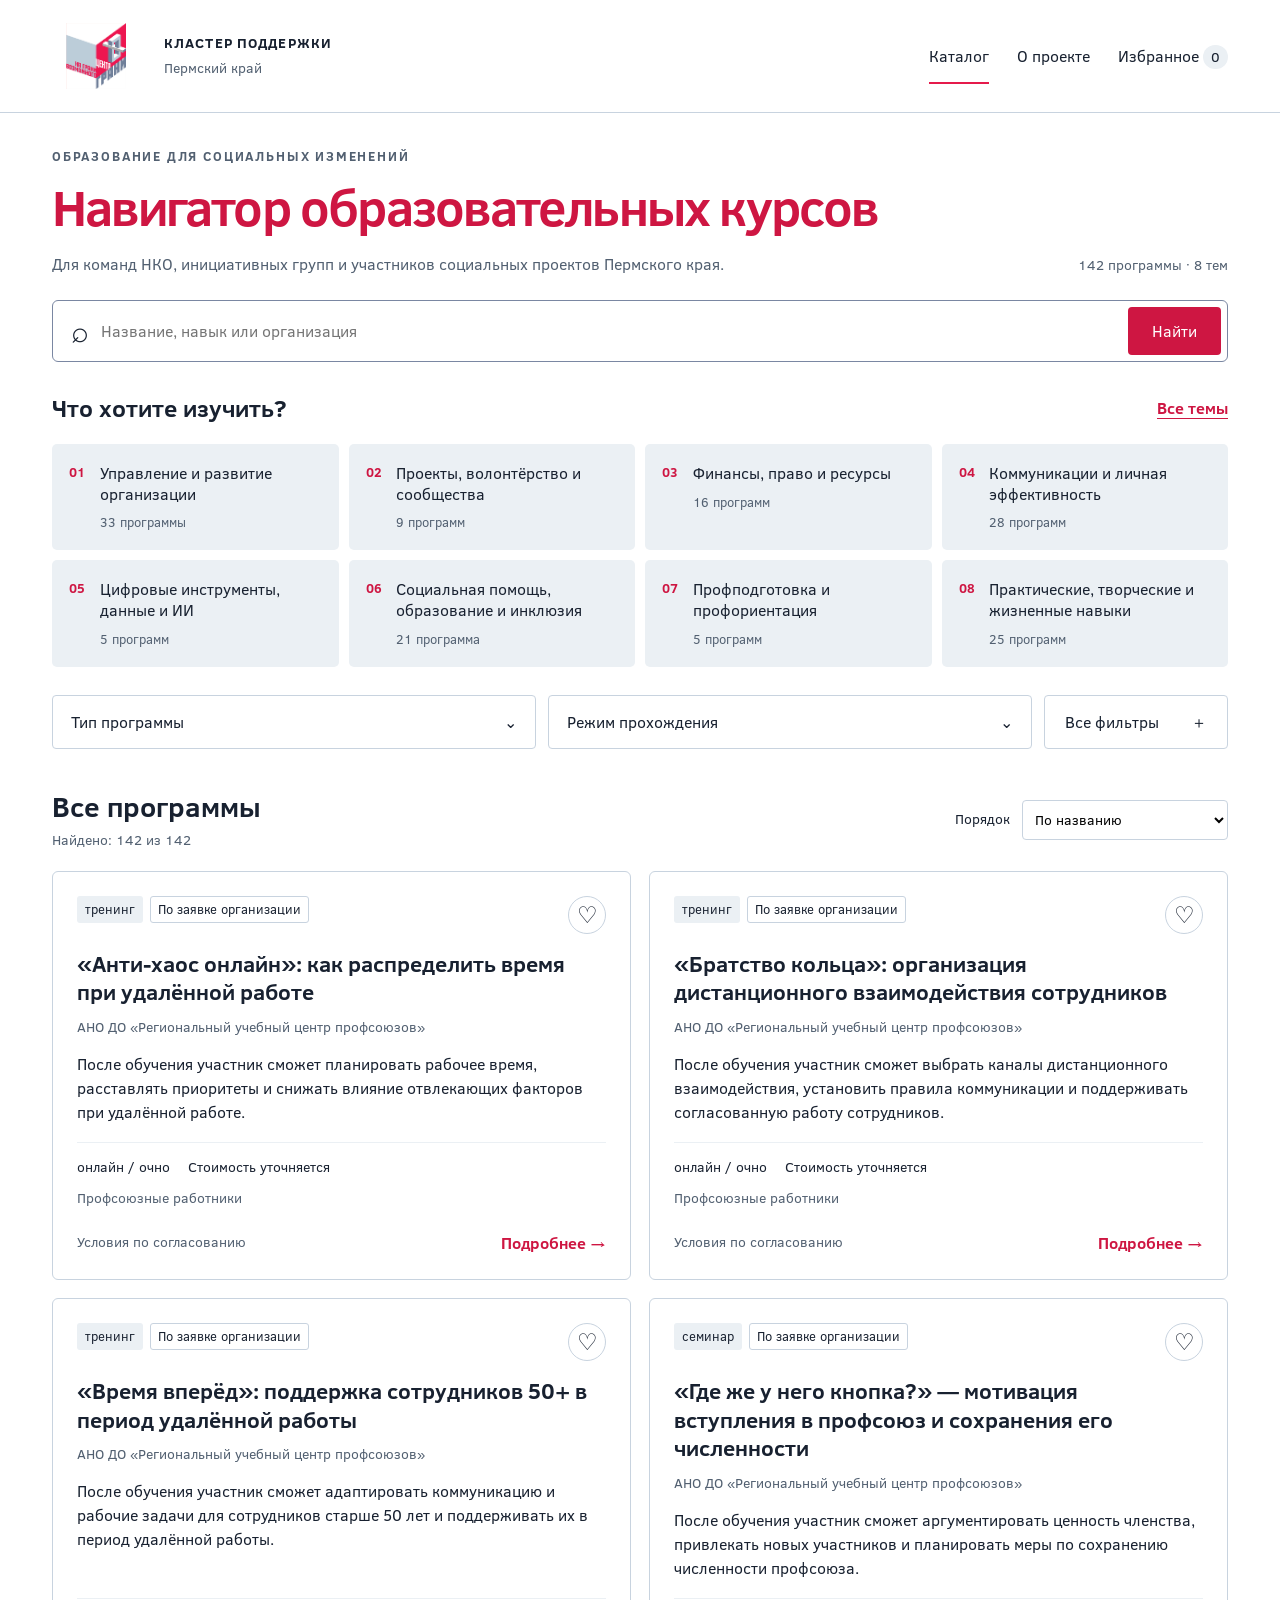
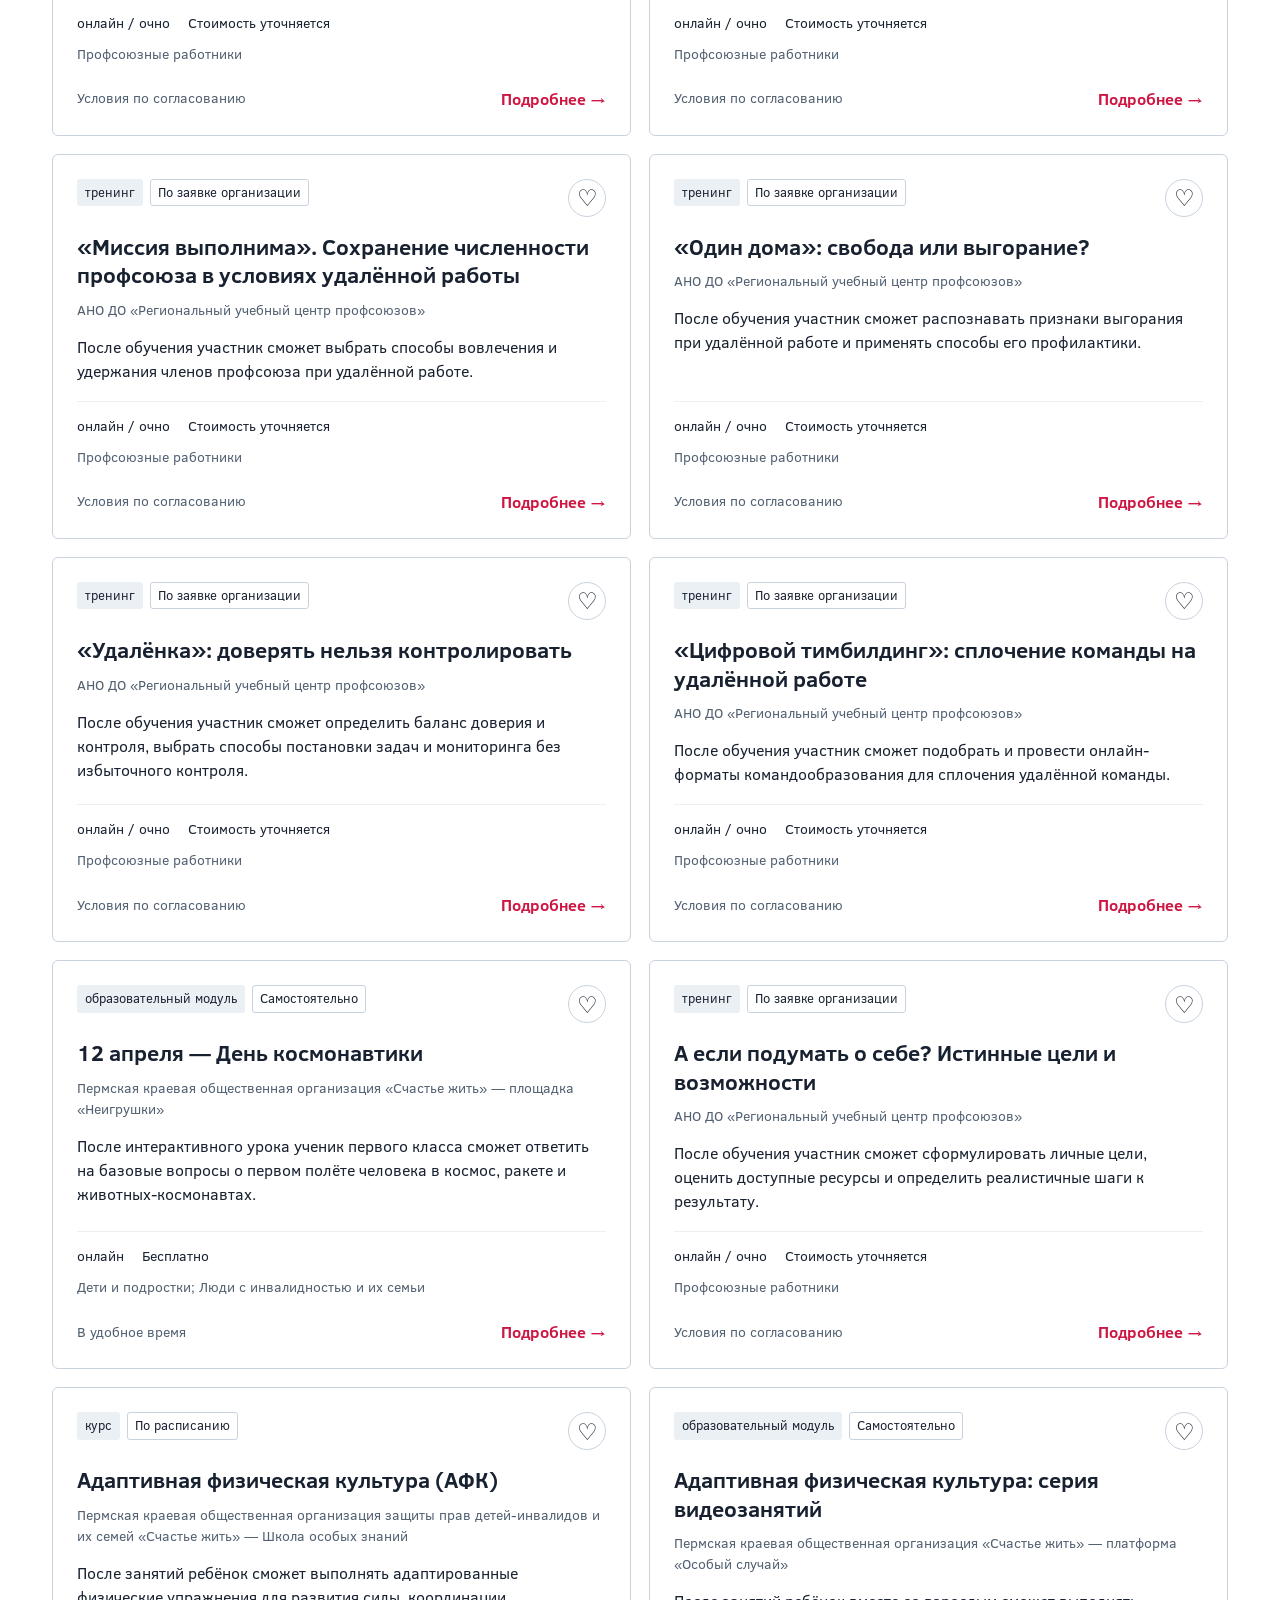
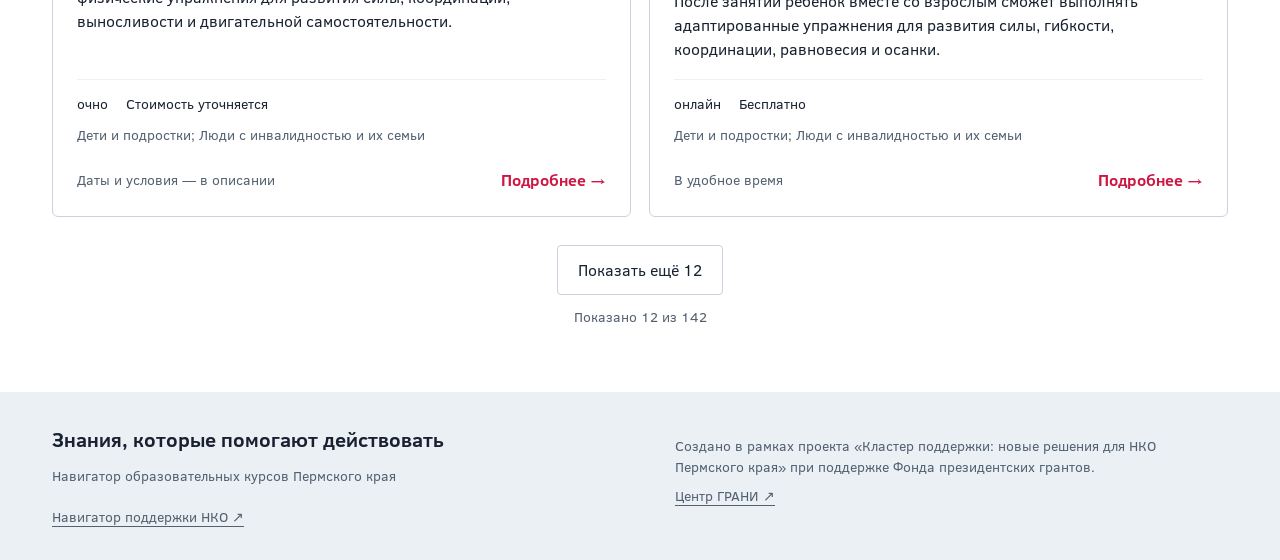
==== commit 0905d18d: "Add files via upload" ====
--- a/index.html
+++ b/index.html
@@ -1,7 +1,7 @@
 <!doctype html>
 <html lang="ru"><head><meta charset="utf-8"><meta name="viewport" content="width=device-width, initial-scale=1"><meta name="description" content="Обучающие программы Пермского края: поиск по теме, типу программы, режиму прохождения, аудитории и стоимости."><title>Навигатор образовательных курсов Пермского края</title><link rel="icon" href="assets/favicon.svg" type="image/svg+xml"><link rel="stylesheet" href="assets/style.css"><script src="assets/app.js" defer></script></head>
 <body><a class="skip" href="#main">Перейти к содержанию</a><header class="header"><div class="wrap header-inner"><a class="brand" href="index.html" aria-label="Навигатор — главная"><img src="assets/grani.png" width="72" height="79" alt="Центр ГРАНИ"><span>КЛАСТЕР ПОДДЕРЖКИ<span class="brand-sub">Пермский край</span></span></a><nav aria-label="Основная навигация"><a href="index.html" aria-current="page">Каталог</a><a href="about.html">О проекте</a><a href="index.html?favorites=1">Избранное <span class="fav-count">0</span></a></nav></div></header>
-<main id="main" class="wrap"><section class="intro"><p class="eyebrow">ОБРАЗОВАНИЕ ДЛЯ СОЦИАЛЬНЫХ ИЗМЕНЕНИЙ</p><h1><span>Навигатор образовательных курсов</span><br>Пермского края</h1><div class="intro-bottom"><p>Для команд НКО, инициативных групп и участников социальных проектов.</p><span class="total-label" id="total"></span></div><form id="search-form" class="search" role="search"><label class="sr-only" for="query">Название, навык или организация</label><span aria-hidden="true">⌕</span><input id="query" type="search" placeholder="Название, навык или организация" autocomplete="off"><button type="submit">Найти</button></form></section>
+<main id="main" class="wrap"><section class="intro"><p class="eyebrow">ОБРАЗОВАНИЕ ДЛЯ СОЦИАЛЬНЫХ ИЗМЕНЕНИЙ</p><h1><span>Навигатор образовательных курсов</span></h1><div class="intro-bottom"><p>Для команд НКО, инициативных групп и участников социальных проектов Пермского края.</p><span class="total-label" id="total"></span></div><form id="search-form" class="search" role="search"><label class="sr-only" for="query">Название, навык или организация</label><span aria-hidden="true">⌕</span><input id="query" type="search" placeholder="Название, навык или организация" autocomplete="off"><button type="submit">Найти</button></form></section>
 <section class="themes-section" aria-labelledby="themes-title"><div class="section-head"><h2 id="themes-title">Что хотите изучить?</h2><button id="all-topics" class="text-button" aria-pressed="true">Все темы</button></div><div id="topics" class="topics"></div></section>
 <section id="catalog" class="catalog" aria-labelledby="catalog-title"><div class="filterbar"><div class="primary-filters" id="primary-filters"></div><button class="secondary-button" id="extra-toggle" aria-expanded="false" aria-controls="extra-filters">Все фильтры <span id="extra-count"></span><span aria-hidden="true">＋</span></button></div><div id="extra-filters" hidden><div class="extra-grid" id="extra-grid"></div><button class="primary apply-extra" id="apply-extra">Показать программы</button></div><div id="chips" class="chips"></div><div class="results-heading"><div><h2 id="catalog-title">Все программы</h2><p id="result-count" role="status" aria-live="polite" aria-atomic="true">Загружаем каталог…</p></div><div class="sort"><label for="sort">Порядок</label><select id="sort"><option value="title">По названию</option><option value="relevance">По соответствию запросу</option></select></div></div><p id="favorite-note" hidden>Сохранено в этом браузере на этом устройстве.</p><div id="results" class="cards"></div><div class="more-wrap"><button id="more" class="secondary-button" hidden>Показать ещё 12</button><span id="shown"></span></div></section></main>
 <footer><div class="wrap footer-inner"><div><strong>Знания, которые помогают действовать</strong><p>Навигатор образовательных курсов Пермского края</p><a href="https://navigator-nko.ru/" target="_blank" rel="noopener noreferrer">Навигатор поддержки НКО ↗</a></div><p>Создано в рамках проекта «Кластер поддержки: новые решения для НКО Пермского края» при поддержке Фонда президентских грантов.<br><a href="https://grany-center.org/" target="_blank" rel="noopener noreferrer">Центр ГРАНИ ↗</a></p></div></footer><noscript><p class="wrap">Для поиска программ включите JavaScript в браузере.</p></noscript></body></html>
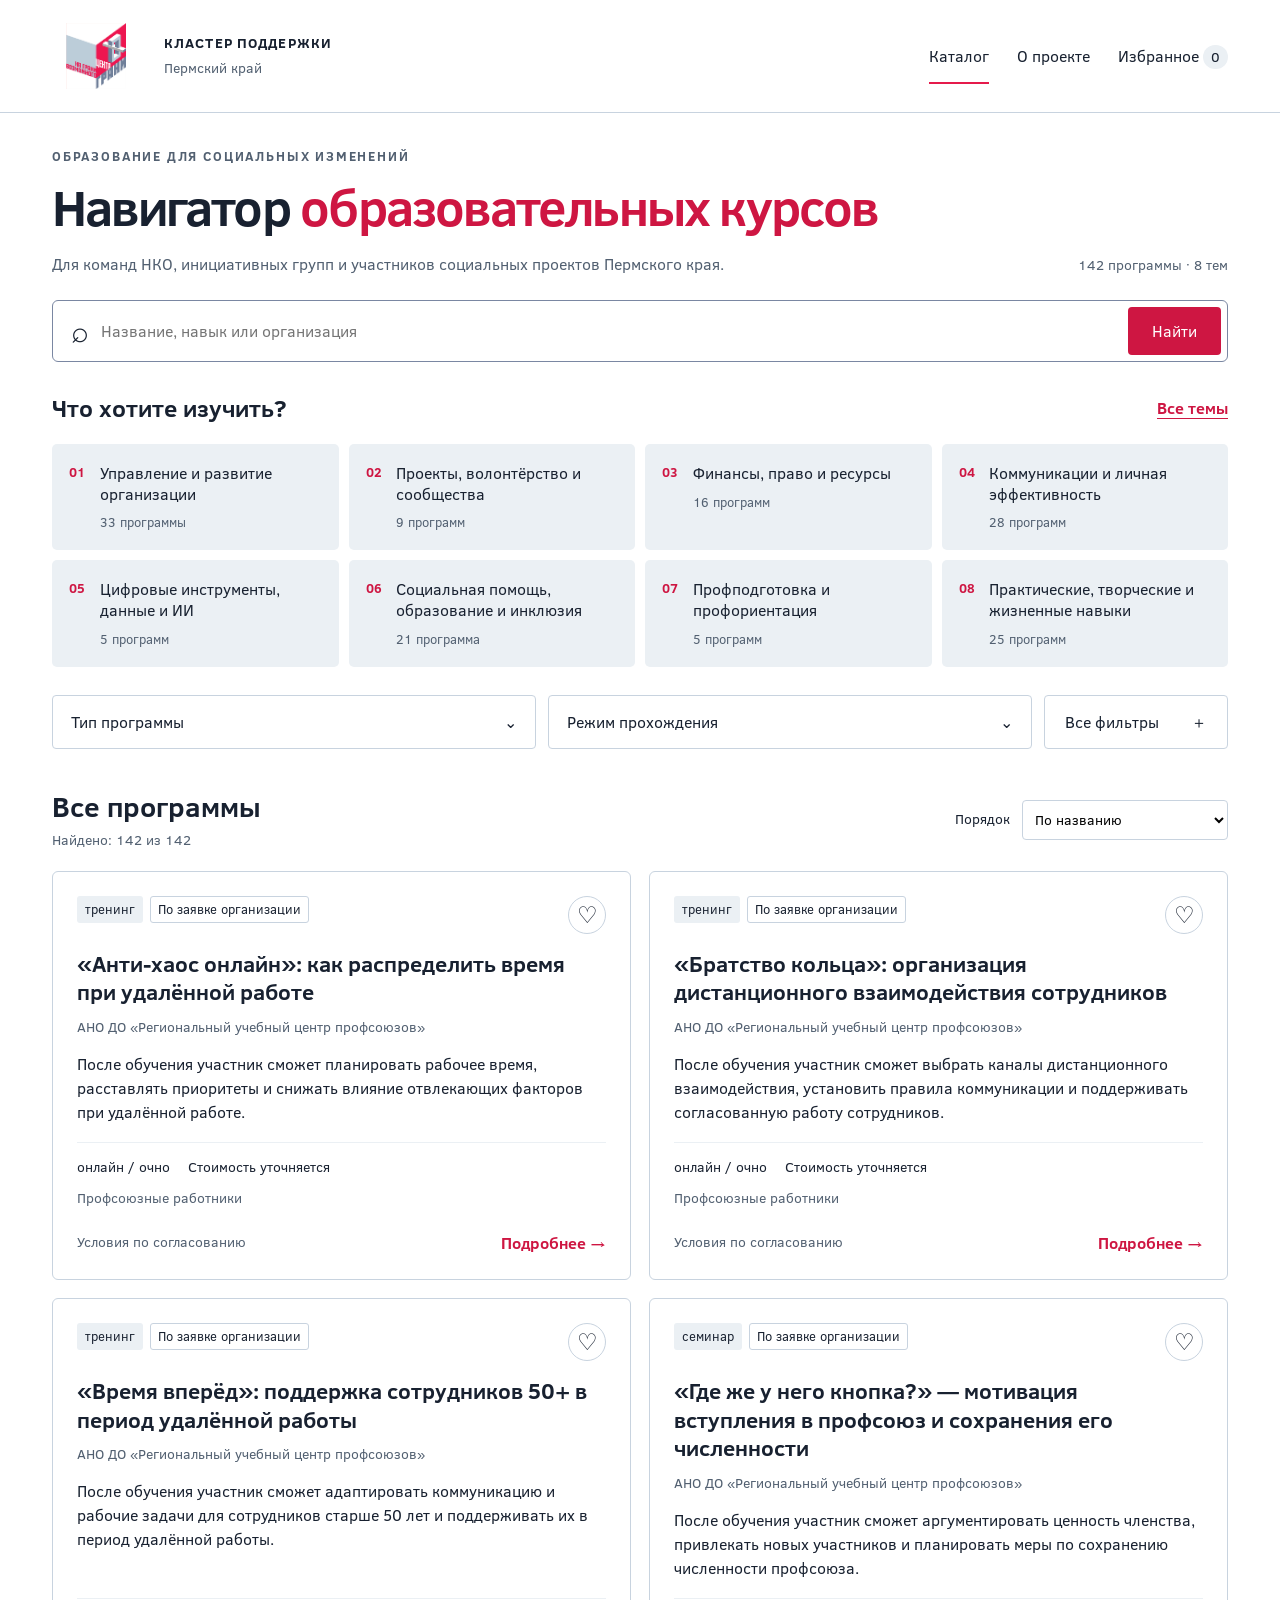
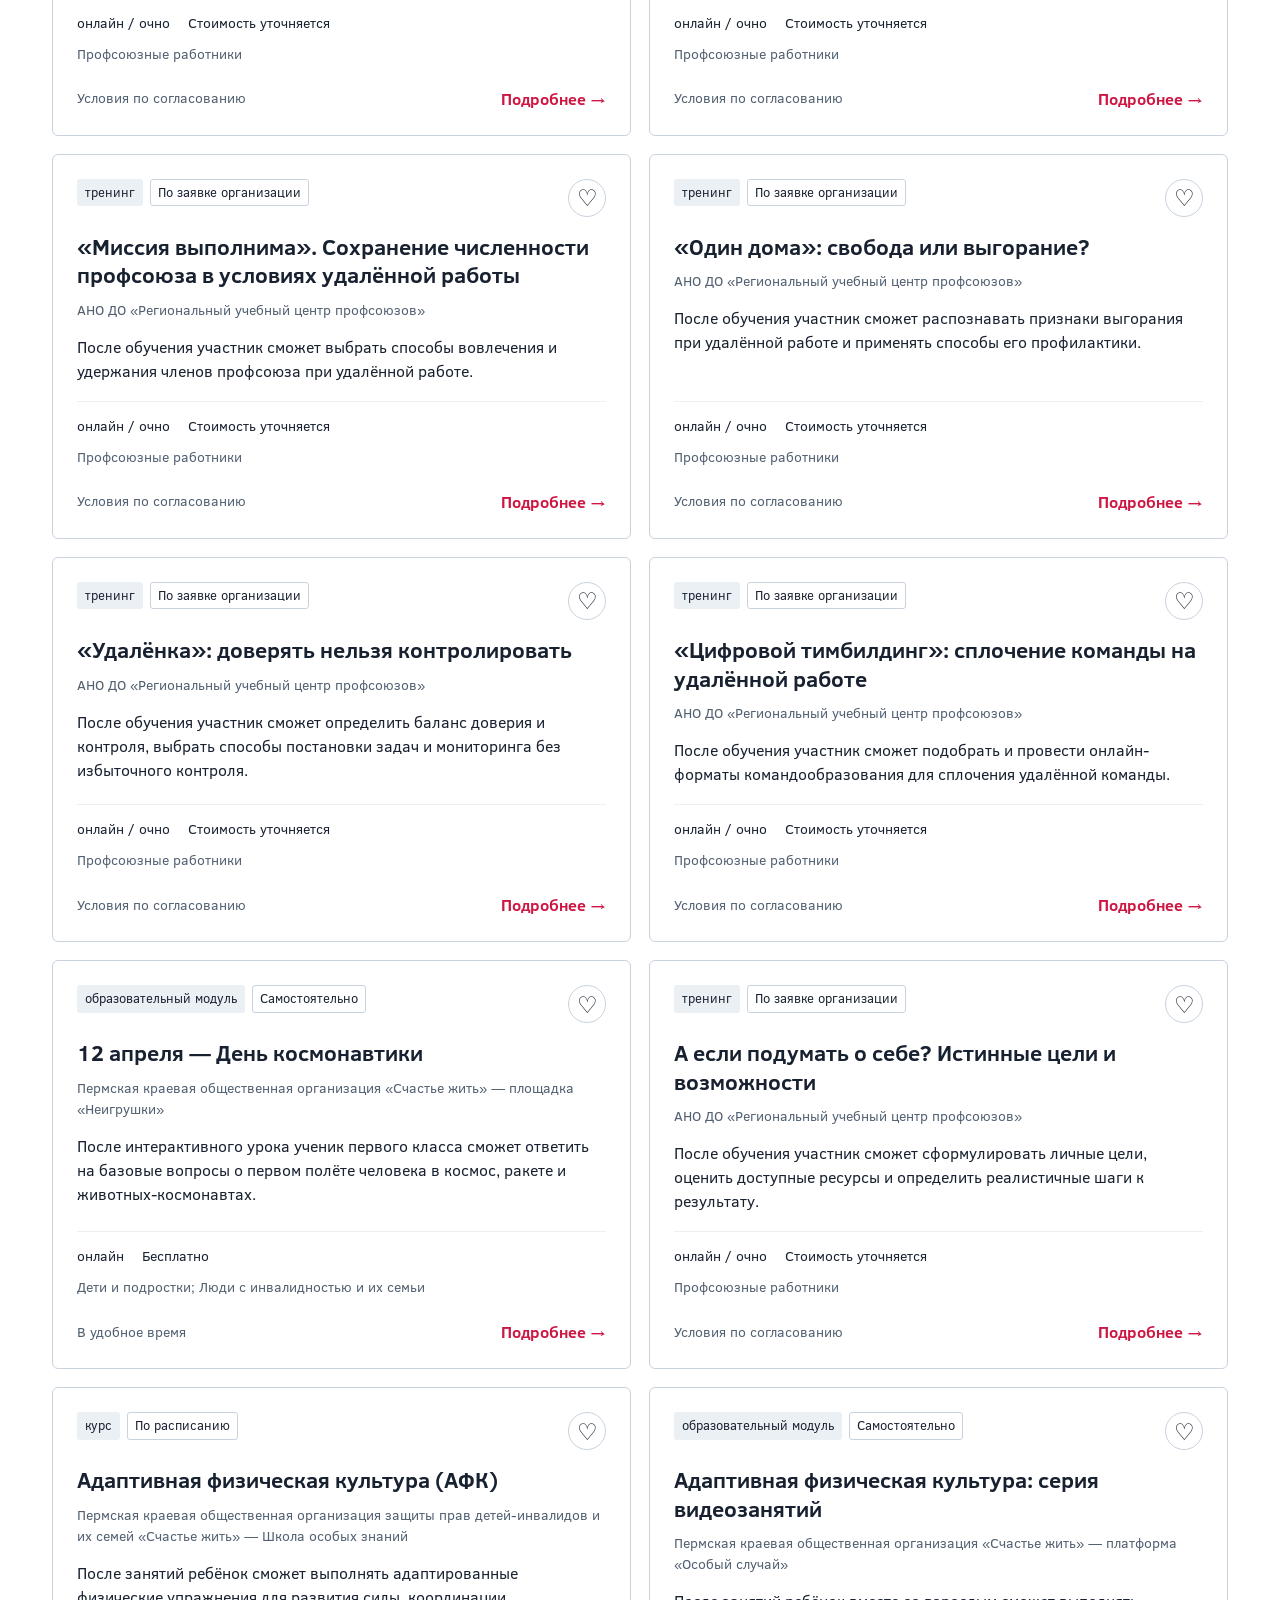
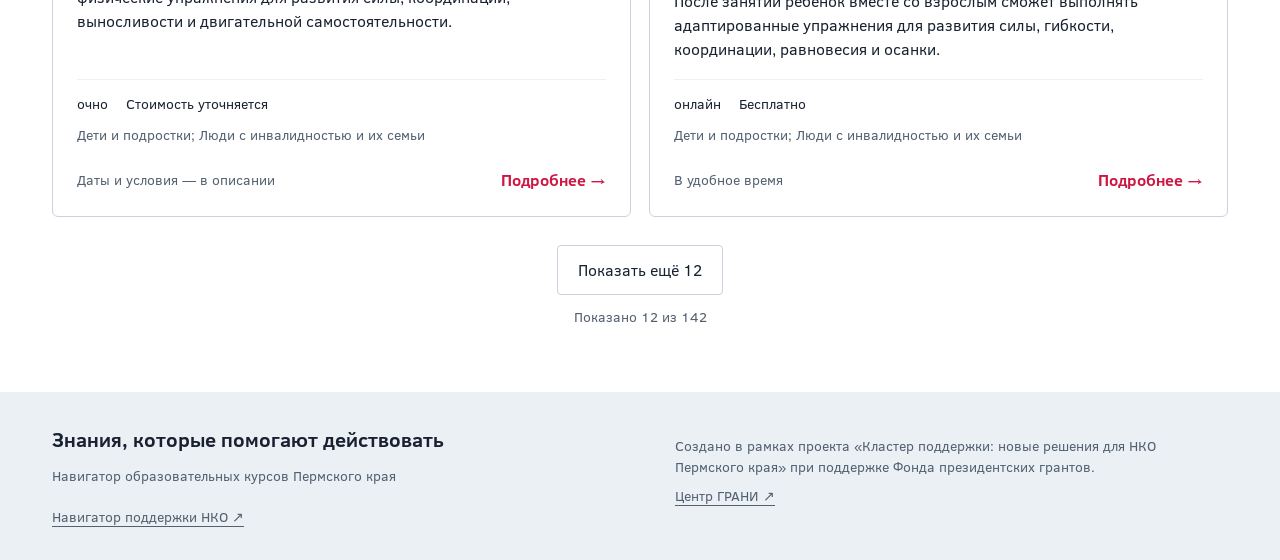
==== commit 621118ed: "Add files via upload" ====
--- a/index.html
+++ b/index.html
@@ -1,7 +1,7 @@
 <!doctype html>
 <html lang="ru"><head><meta charset="utf-8"><meta name="viewport" content="width=device-width, initial-scale=1"><meta name="description" content="Обучающие программы Пермского края: поиск по теме, типу программы, режиму прохождения, аудитории и стоимости."><title>Навигатор образовательных курсов Пермского края</title><link rel="icon" href="assets/favicon.svg" type="image/svg+xml"><link rel="stylesheet" href="assets/style.css"><script src="assets/app.js" defer></script></head>
 <body><a class="skip" href="#main">Перейти к содержанию</a><header class="header"><div class="wrap header-inner"><a class="brand" href="index.html" aria-label="Навигатор — главная"><img src="assets/grani.png" width="72" height="79" alt="Центр ГРАНИ"><span>КЛАСТЕР ПОДДЕРЖКИ<span class="brand-sub">Пермский край</span></span></a><nav aria-label="Основная навигация"><a href="index.html" aria-current="page">Каталог</a><a href="about.html">О проекте</a><a href="index.html?favorites=1">Избранное <span class="fav-count">0</span></a></nav></div></header>
-<main id="main" class="wrap"><section class="intro"><p class="eyebrow">ОБРАЗОВАНИЕ ДЛЯ СОЦИАЛЬНЫХ ИЗМЕНЕНИЙ</p><h1><span>Навигатор образовательных курсов</span></h1><div class="intro-bottom"><p>Для команд НКО, инициативных групп и участников социальных проектов Пермского края.</p><span class="total-label" id="total"></span></div><form id="search-form" class="search" role="search"><label class="sr-only" for="query">Название, навык или организация</label><span aria-hidden="true">⌕</span><input id="query" type="search" placeholder="Название, навык или организация" autocomplete="off"><button type="submit">Найти</button></form></section>
+<main id="main" class="wrap"><section class="intro"><p class="eyebrow">ОБРАЗОВАНИЕ ДЛЯ СОЦИАЛЬНЫХ ИЗМЕНЕНИЙ</p><h1>Навигатор  <br><span>образовательных курсов</span></h1><div class="intro-bottom"><p>Для команд НКО, инициативных групп и участников социальных проектов Пермского края.</p><span class="total-label" id="total"></span></div><form id="search-form" class="search" role="search"><label class="sr-only" for="query">Название, навык или организация</label><span aria-hidden="true">⌕</span><input id="query" type="search" placeholder="Название, навык или организация" autocomplete="off"><button type="submit">Найти</button></form></section>
 <section class="themes-section" aria-labelledby="themes-title"><div class="section-head"><h2 id="themes-title">Что хотите изучить?</h2><button id="all-topics" class="text-button" aria-pressed="true">Все темы</button></div><div id="topics" class="topics"></div></section>
 <section id="catalog" class="catalog" aria-labelledby="catalog-title"><div class="filterbar"><div class="primary-filters" id="primary-filters"></div><button class="secondary-button" id="extra-toggle" aria-expanded="false" aria-controls="extra-filters">Все фильтры <span id="extra-count"></span><span aria-hidden="true">＋</span></button></div><div id="extra-filters" hidden><div class="extra-grid" id="extra-grid"></div><button class="primary apply-extra" id="apply-extra">Показать программы</button></div><div id="chips" class="chips"></div><div class="results-heading"><div><h2 id="catalog-title">Все программы</h2><p id="result-count" role="status" aria-live="polite" aria-atomic="true">Загружаем каталог…</p></div><div class="sort"><label for="sort">Порядок</label><select id="sort"><option value="title">По названию</option><option value="relevance">По соответствию запросу</option></select></div></div><p id="favorite-note" hidden>Сохранено в этом браузере на этом устройстве.</p><div id="results" class="cards"></div><div class="more-wrap"><button id="more" class="secondary-button" hidden>Показать ещё 12</button><span id="shown"></span></div></section></main>
 <footer><div class="wrap footer-inner"><div><strong>Знания, которые помогают действовать</strong><p>Навигатор образовательных курсов Пермского края</p><a href="https://navigator-nko.ru/" target="_blank" rel="noopener noreferrer">Навигатор поддержки НКО ↗</a></div><p>Создано в рамках проекта «Кластер поддержки: новые решения для НКО Пермского края» при поддержке Фонда президентских грантов.<br><a href="https://grany-center.org/" target="_blank" rel="noopener noreferrer">Центр ГРАНИ ↗</a></p></div></footer><noscript><p class="wrap">Для поиска программ включите JavaScript в браузере.</p></noscript></body></html>
